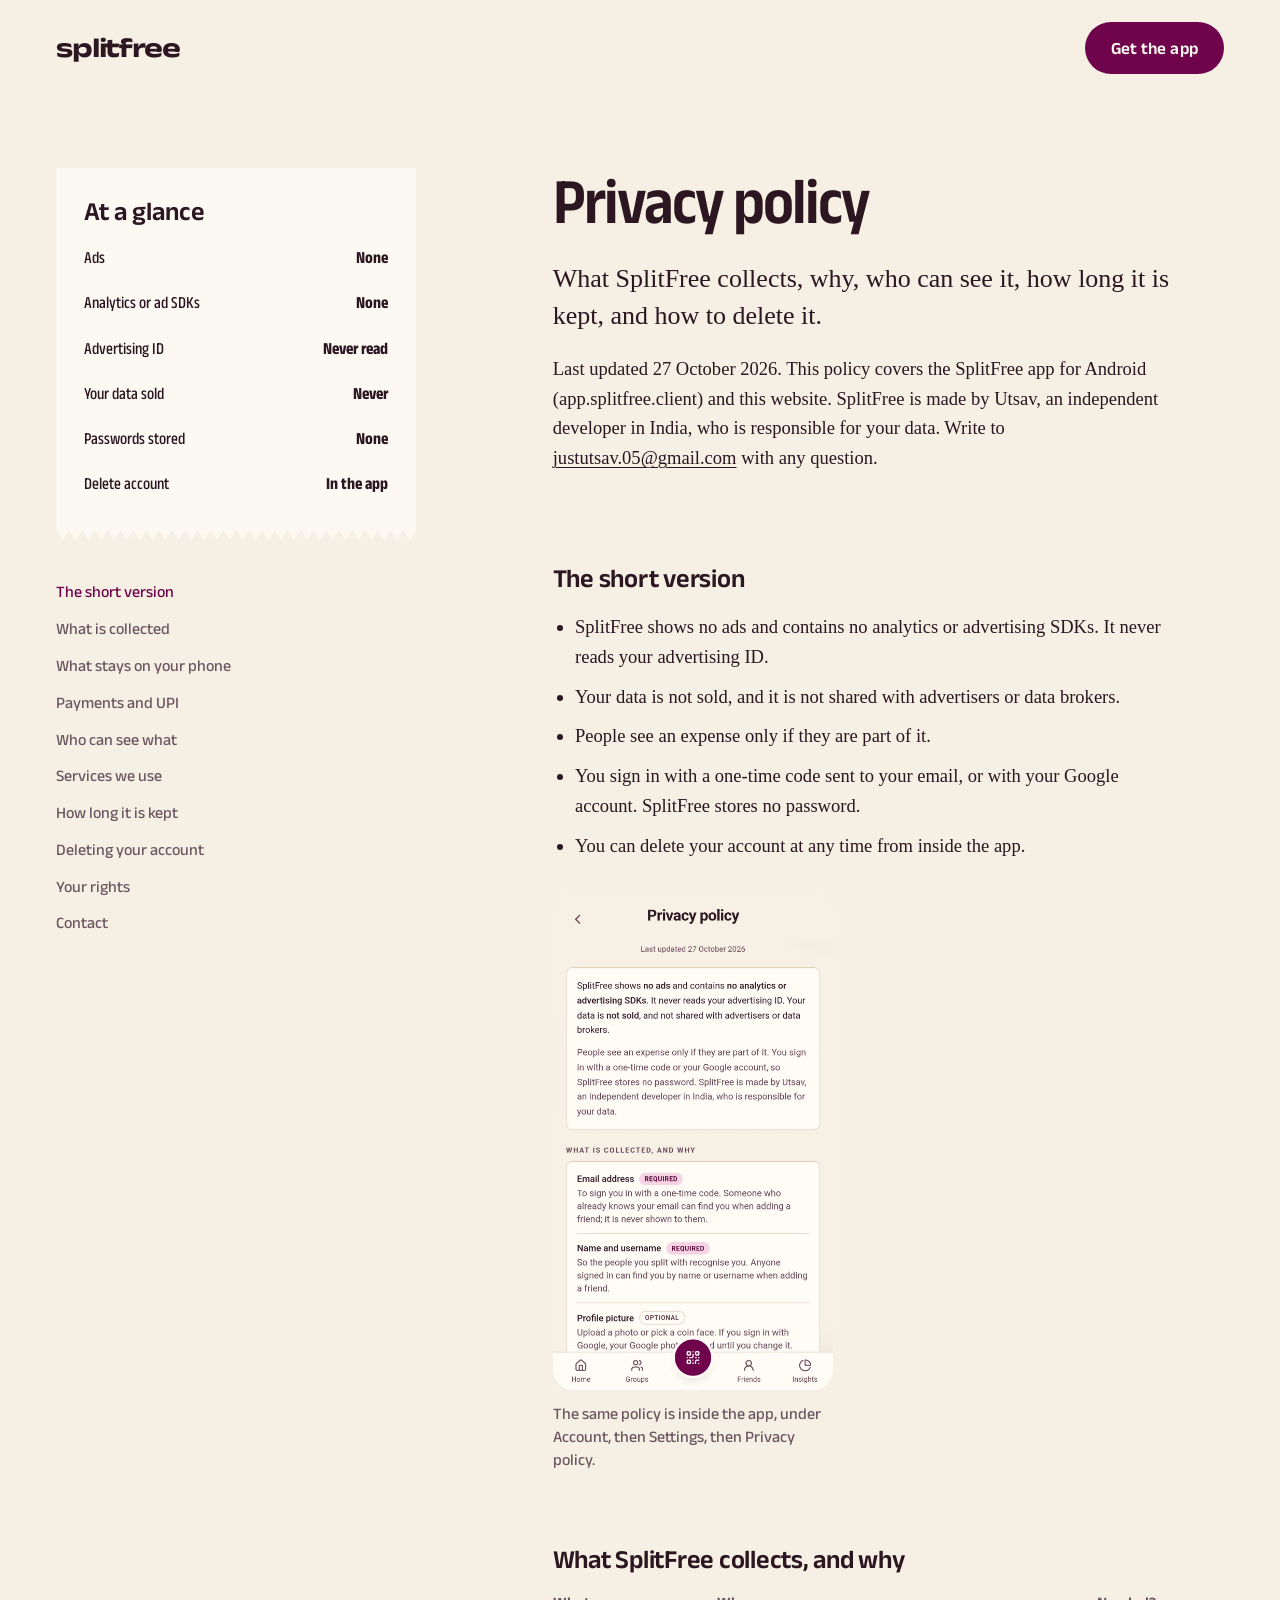
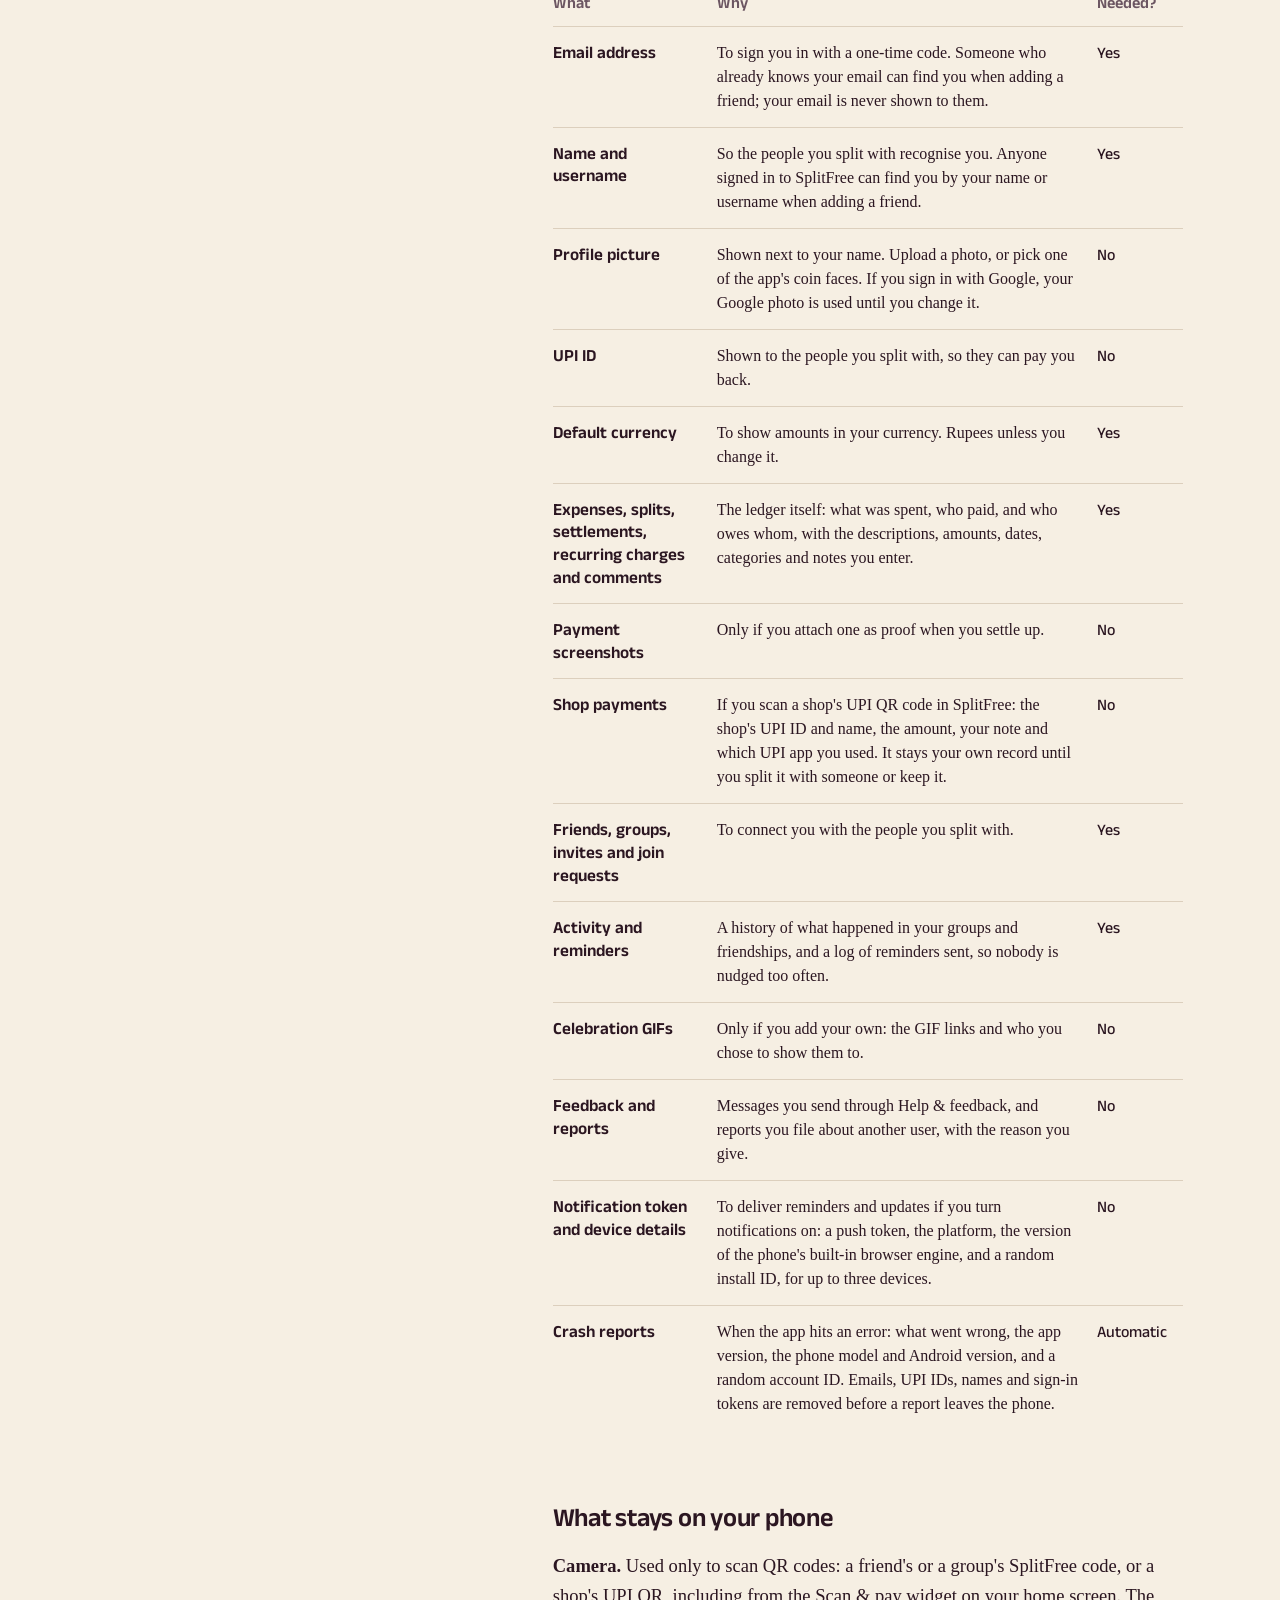
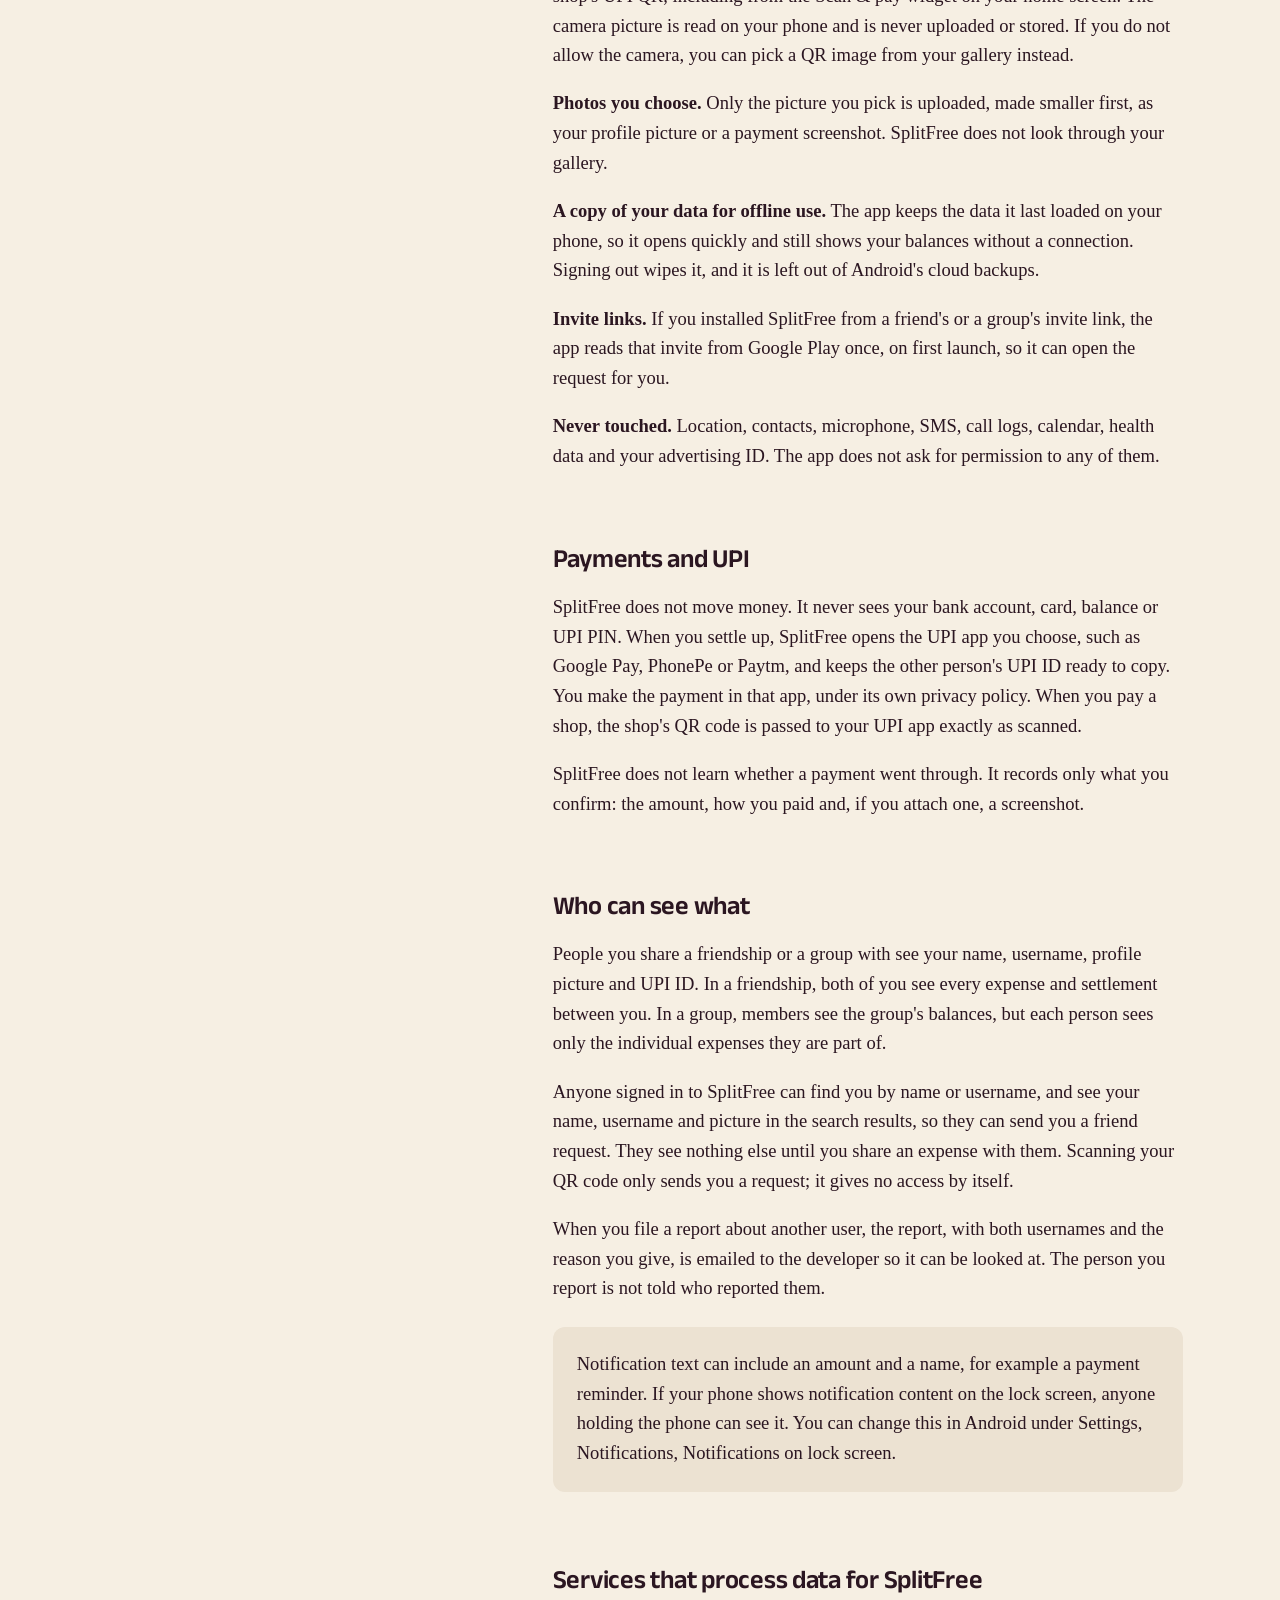
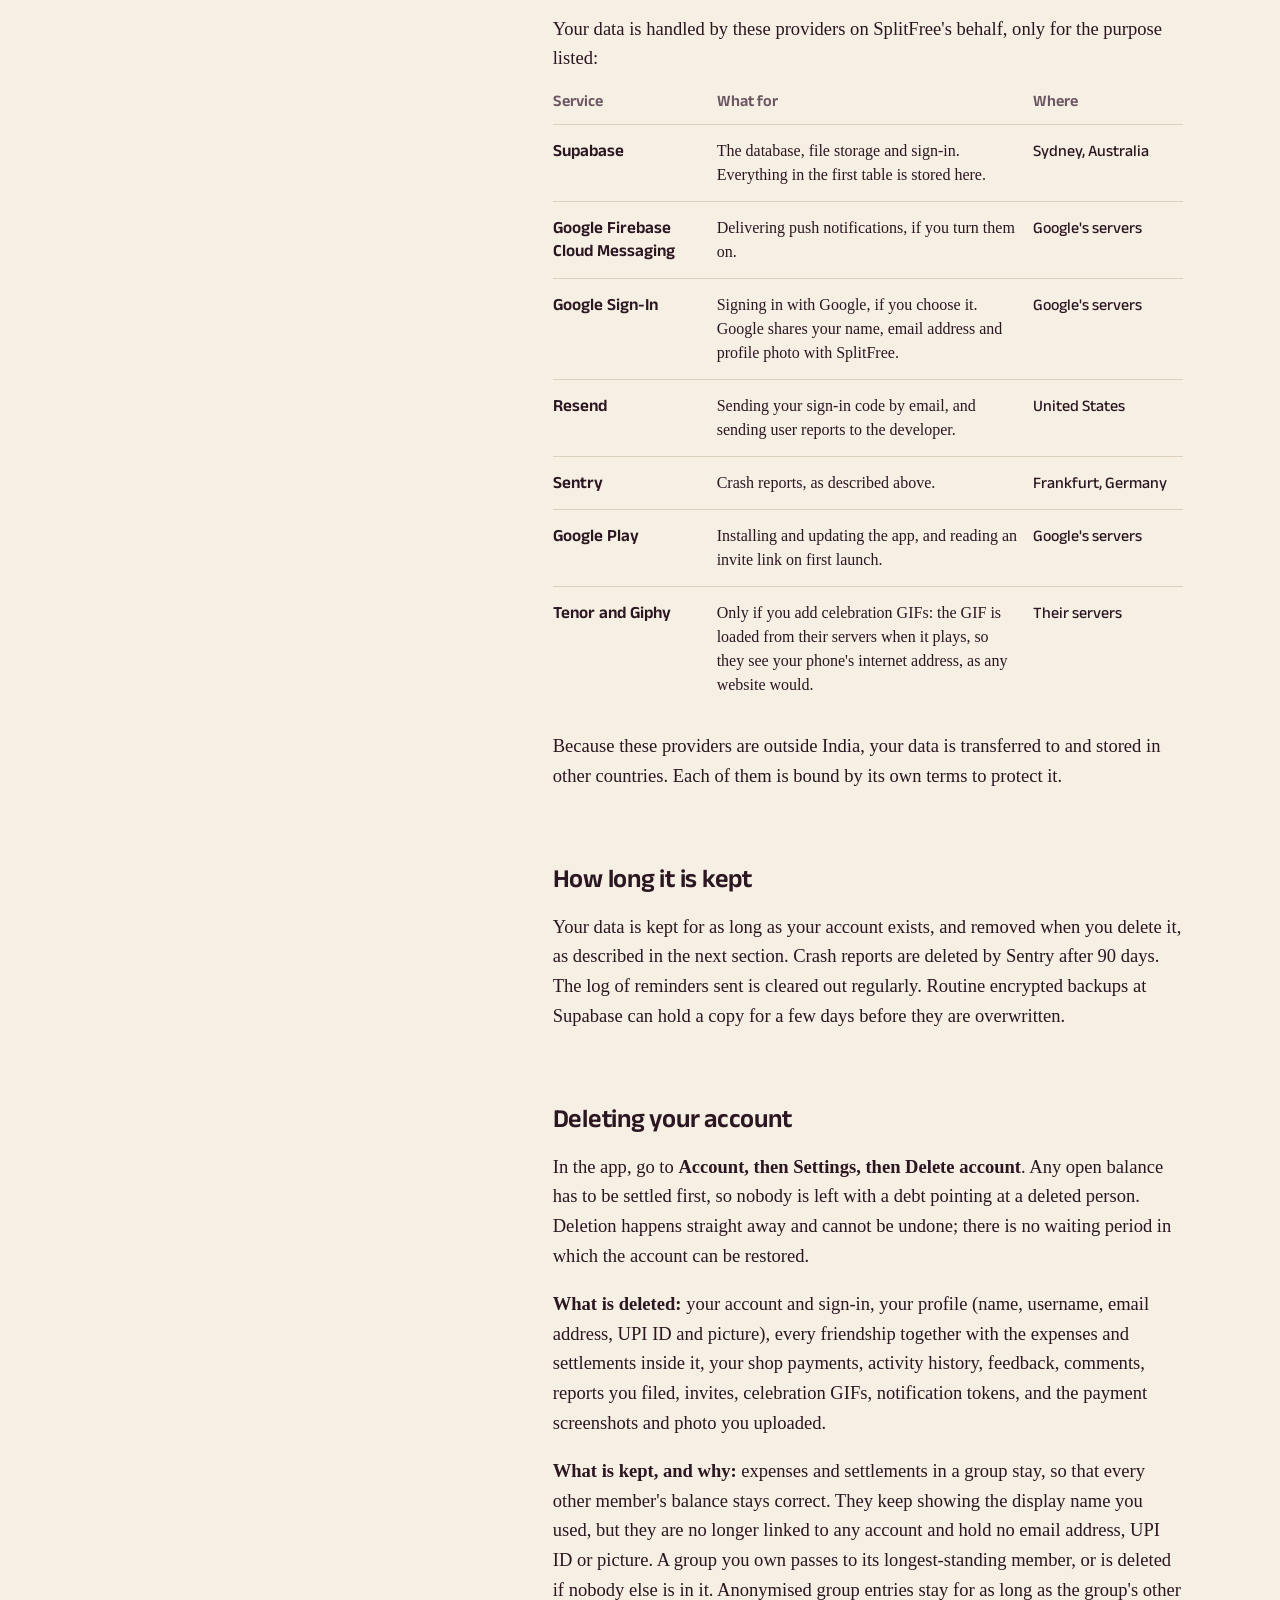
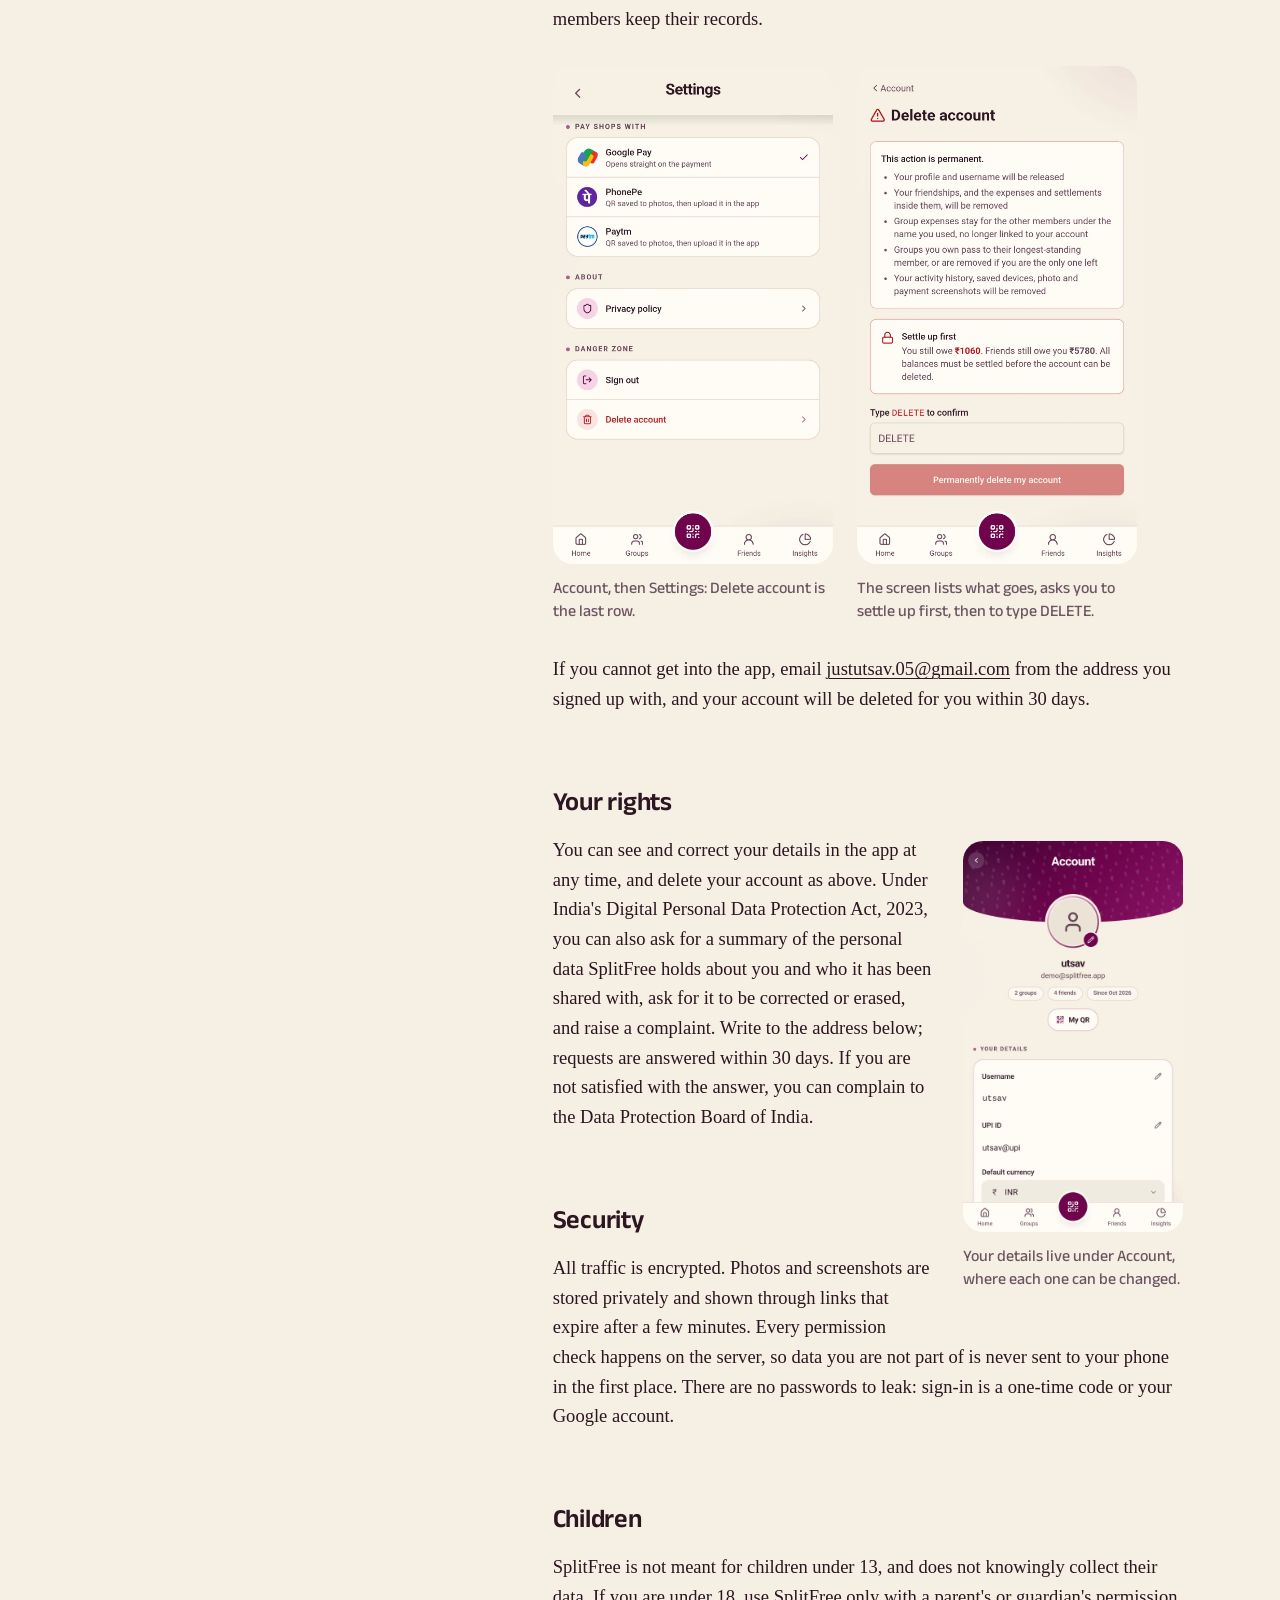
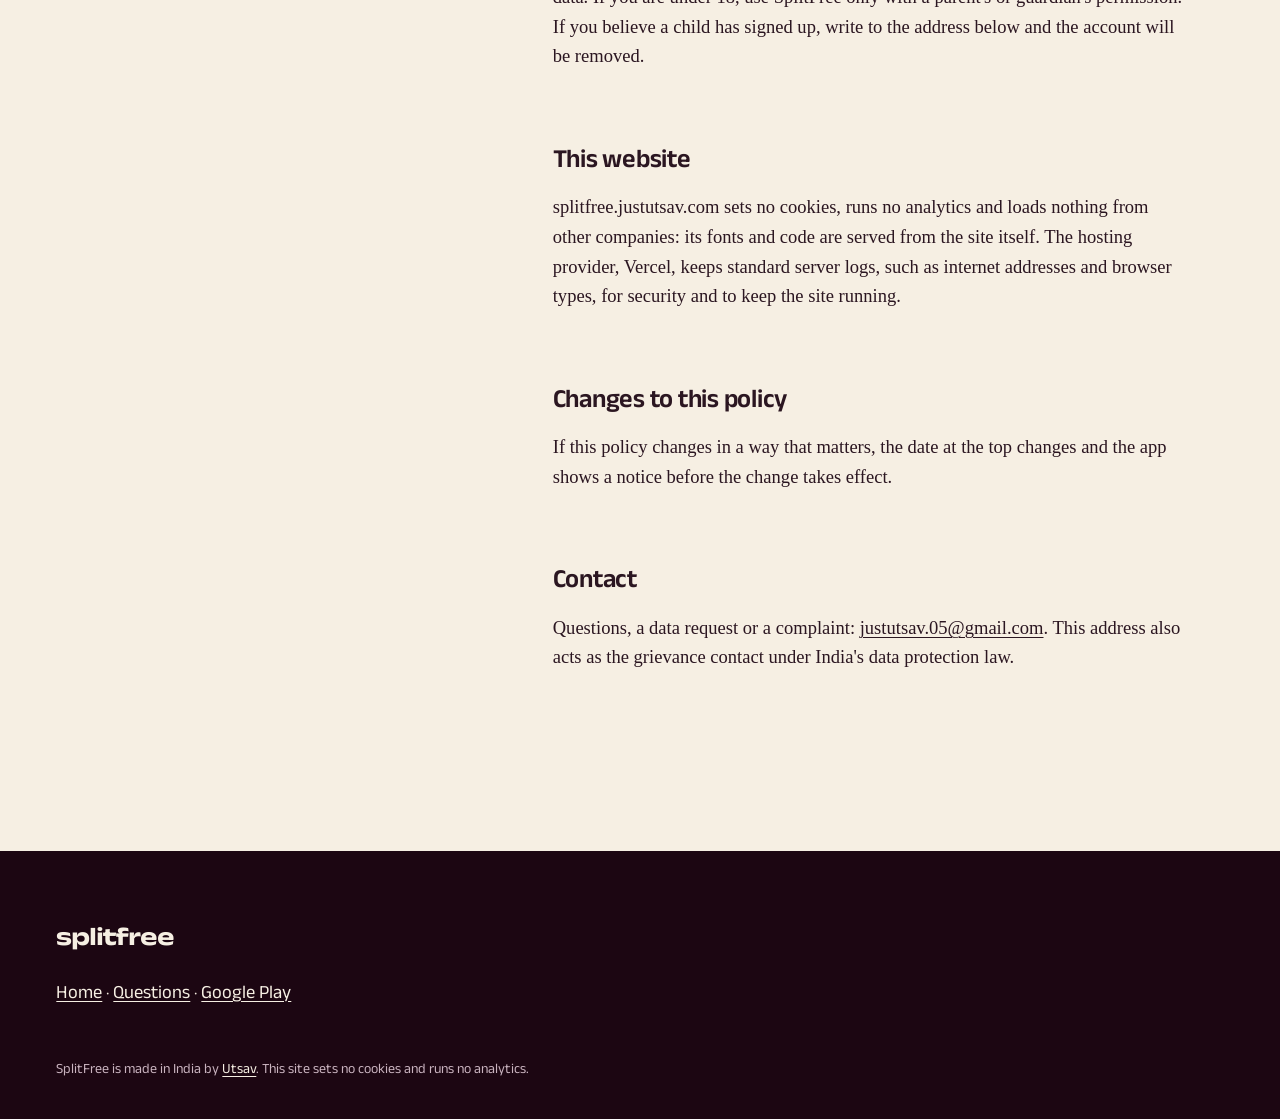
==== privacy.html @ ba196b61 "Turn the privacy page into the SplitFree site splitfree.justutsav.com becomes the app's home: a land" ====
<!doctype html>
<html lang="en-IN">
<head>
<meta charset="utf-8">
<meta name="viewport" content="width=device-width, initial-scale=1, viewport-fit=cover">
<title>SplitFree privacy policy</title>
<meta name="description" content="What SplitFree collects, why, who can see it, how long it is kept, and how to delete your account.">
<meta name="theme-color" content="#1c0612">
<link rel="canonical" href="https://splitfree.justutsav.com/privacy">
<meta property="og:title" content="SplitFree privacy policy">
<meta property="og:description" content="No ads, no analytics or advertising SDKs, nothing sold. What SplitFree collects, and how to delete it.">
<meta property="og:image" content="https://splitfree.justutsav.com/assets/img/og.png">
<link rel="icon" href="/assets/img/icon-192.png" type="image/png">
<link rel="apple-touch-icon" href="/assets/img/icon-180.png">
<link rel="preload" href="/assets/fonts/literata-normal-latin.woff2" as="font" type="font/woff2" crossorigin>
<link rel="stylesheet" href="/assets/css/fonts.css">
<link rel="stylesheet" href="/assets/css/site.css">
</head>
<body class="policy-page">
<a class="skip" href="#policy">Skip to the policy</a>

<header class="policy-bar">
  <a class="policy-mark" href="/">splitfree</a>
  <a class="btn" href="https://play.google.com/store/apps/details?id=app.splitfree.client">Get the app</a>
</header>

<main class="policy" id="policy">
  <div class="policy-head">
    <h1 class="policy-title">Privacy policy</h1>
    <p class="policy-lead">What SplitFree collects, why, who can see it, how long it is kept, and how to delete it.</p>
    <p class="policy-meta">Last updated 27 October 2026. This policy covers the SplitFree app for Android (<span class="nowrap">app.splitfree.client</span>) and this website. SplitFree is made by Utsav, an independent developer in India, who is responsible for your data. Write to <a href="mailto:justutsav.05@gmail.com">justutsav.05@gmail.com</a> with any question.</p>
  </div>
  <aside class="policy-side" aria-label="At a glance">
    <div class="glance">
      <p class="glance-title">At a glance</p>
      <table class="receipt-items glance-items">
        <caption class="sr-only">SplitFree's privacy at a glance</caption>
        <tbody>
          <tr><th scope="row">Ads</th><td>None</td></tr>
          <tr><th scope="row">Analytics or ad SDKs</th><td>None</td></tr>
          <tr><th scope="row">Advertising ID</th><td>Never read</td></tr>
          <tr><th scope="row">Your data sold</th><td>Never</td></tr>
          <tr><th scope="row">Passwords stored</th><td>None</td></tr>
          <tr><th scope="row">Delete account</th><td>In the app</td></tr>
        </tbody>
      </table>
    </div>
    <nav class="toc" aria-label="On this page">
      <a href="#short">The short version</a>
      <a href="#collect">What is collected</a>
      <a href="#device">What stays on your phone</a>
      <a href="#upi">Payments and UPI</a>
      <a href="#see">Who can see what</a>
      <a href="#providers">Services we use</a>
      <a href="#keep">How long it is kept</a>
      <a href="#delete-account">Deleting your account</a>
      <a href="#rights">Your rights</a>
      <a href="#contact">Contact</a>
    </nav>
  </aside>

  <article class="policy-text">

    <h2 id="short">The short version</h2>
    <ul>
      <li>SplitFree shows no ads and contains no analytics or advertising SDKs. It never reads your advertising ID.</li>
      <li>Your data is not sold, and it is not shared with advertisers or data brokers.</li>
      <li>People see an expense only if they are part of it.</li>
      <li>You sign in with a one-time code sent to your email, or with your Google account. SplitFree stores no password.</li>
      <li>You can delete your account at any time from inside the app.</li>
    </ul>
    <figure class="policy-fig">
      <img src="/assets/shots/privacy-app.webp" width="1080" height="1920" alt="The same privacy policy shown inside the SplitFree app, under Account, Settings, Privacy policy" loading="lazy">
      <figcaption>The same policy is inside the app, under Account, then Settings, then Privacy policy.</figcaption>
    </figure>

    <h2 id="collect">What SplitFree collects, and why</h2>
    <div class="table-wrap">
    <table class="policy-table t-collect">
      <thead><tr><th scope="col">What</th><th scope="col">Why</th><th scope="col">Needed?</th></tr></thead>
      <tbody>
        <tr><td>Email address</td><td>To sign you in with a one-time code. Someone who already knows your email can find you when adding a friend; your email is never shown to them.</td><td>Yes</td></tr>
        <tr><td>Name and username</td><td>So the people you split with recognise you. Anyone signed in to SplitFree can find you by your name or username when adding a friend.</td><td>Yes</td></tr>
        <tr><td>Profile picture</td><td>Shown next to your name. Upload a photo, or pick one of the app's coin faces. If you sign in with Google, your Google photo is used until you change it.</td><td>No</td></tr>
        <tr><td>UPI ID</td><td>Shown to the people you split with, so they can pay you back.</td><td>No</td></tr>
        <tr><td>Default currency</td><td>To show amounts in your currency. Rupees unless you change it.</td><td>Yes</td></tr>
        <tr><td>Expenses, splits, settlements, recurring charges and comments</td><td>The ledger itself: what was spent, who paid, and who owes whom, with the descriptions, amounts, dates, categories and notes you enter.</td><td>Yes</td></tr>
        <tr><td>Payment screenshots</td><td>Only if you attach one as proof when you settle up.</td><td>No</td></tr>
        <tr><td>Shop payments</td><td>If you scan a shop's UPI QR code in SplitFree: the shop's UPI ID and name, the amount, your note and which UPI app you used. It stays your own record until you split it with someone or keep it.</td><td>No</td></tr>
        <tr><td>Friends, groups, invites and join requests</td><td>To connect you with the people you split with.</td><td>Yes</td></tr>
        <tr><td>Activity and reminders</td><td>A history of what happened in your groups and friendships, and a log of reminders sent, so nobody is nudged too often.</td><td>Yes</td></tr>
        <tr><td>Celebration GIFs</td><td>Only if you add your own: the GIF links and who you chose to show them to.</td><td>No</td></tr>
        <tr><td>Feedback and reports</td><td>Messages you send through Help &amp; feedback, and reports you file about another user, with the reason you give.</td><td>No</td></tr>
        <tr><td>Notification token and device details</td><td>To deliver reminders and updates if you turn notifications on: a push token, the platform, the version of the phone's built-in browser engine, and a random install ID, for up to three devices.</td><td>No</td></tr>
        <tr><td>Crash reports</td><td>When the app hits an error: what went wrong, the app version, the phone model and Android version, and a random account ID. Emails, UPI IDs, names and sign-in tokens are removed before a report leaves the phone.</td><td>Automatic</td></tr>
      </tbody>
    </table>
    </div>

    <h2 id="device">What stays on your phone</h2>
    <p><b>Camera.</b> Used only to scan QR codes: a friend's or a group's SplitFree code, or a shop's UPI QR, including from the Scan &amp; pay widget on your home screen. The camera picture is read on your phone and is never uploaded or stored. If you do not allow the camera, you can pick a QR image from your gallery instead.</p>
    <p><b>Photos you choose.</b> Only the picture you pick is uploaded, made smaller first, as your profile picture or a payment screenshot. SplitFree does not look through your gallery.</p>
    <p><b>A copy of your data for offline use.</b> The app keeps the data it last loaded on your phone, so it opens quickly and still shows your balances without a connection. Signing out wipes it, and it is left out of Android's cloud backups.</p>
    <p><b>Invite links.</b> If you installed SplitFree from a friend's or a group's invite link, the app reads that invite from Google Play once, on first launch, so it can open the request for you.</p>
    <p><b>Never touched.</b> Location, contacts, microphone, SMS, call logs, calendar, health data and your advertising ID. The app does not ask for permission to any of them.</p>

    <h2 id="upi">Payments and UPI</h2>
    <p>SplitFree does not move money. It never sees your bank account, card, balance or UPI PIN. When you settle up, SplitFree opens the UPI app you choose, such as Google Pay, PhonePe or Paytm, and keeps the other person's UPI ID ready to copy. You make the payment in that app, under its own privacy policy. When you pay a shop, the shop's QR code is passed to your UPI app exactly as scanned.</p>
    <p>SplitFree does not learn whether a payment went through. It records only what you confirm: the amount, how you paid and, if you attach one, a screenshot.</p>

    <h2 id="see">Who can see what</h2>
    <p>People you share a friendship or a group with see your name, username, profile picture and UPI ID. In a friendship, both of you see every expense and settlement between you. In a group, members see the group's balances, but each person sees only the individual expenses they are part of.</p>
    <p>Anyone signed in to SplitFree can find you by name or username, and see your name, username and picture in the search results, so they can send you a friend request. They see nothing else until you share an expense with them. Scanning your QR code only sends you a request; it gives no access by itself.</p>
    <p>When you file a report about another user, the report, with both usernames and the reason you give, is emailed to the developer so it can be looked at. The person you report is not told who reported them.</p>
    <div class="policy-note">
      <p>Notification text can include an amount and a name, for example a payment reminder. If your phone shows notification content on the lock screen, anyone holding the phone can see it. You can change this in Android under Settings, Notifications, Notifications on lock screen.</p>
    </div>

    <h2 id="providers">Services that process data for SplitFree</h2>
    <p>Your data is handled by these providers on SplitFree's behalf, only for the purpose listed:</p>
    <div class="table-wrap">
    <table class="policy-table t-providers">
      <thead><tr><th scope="col">Service</th><th scope="col">What for</th><th scope="col">Where</th></tr></thead>
      <tbody>
        <tr><td>Supabase</td><td>The database, file storage and sign-in. Everything in the first table is stored here.</td><td>Sydney, Australia</td></tr>
        <tr><td>Google Firebase Cloud Messaging</td><td>Delivering push notifications, if you turn them on.</td><td>Google's servers</td></tr>
        <tr><td>Google Sign-In</td><td>Signing in with Google, if you choose it. Google shares your name, email address and profile photo with SplitFree.</td><td>Google's servers</td></tr>
        <tr><td>Resend</td><td>Sending your sign-in code by email, and sending user reports to the developer.</td><td>United States</td></tr>
        <tr><td>Sentry</td><td>Crash reports, as described above.</td><td>Frankfurt, Germany</td></tr>
        <tr><td>Google Play</td><td>Installing and updating the app, and reading an invite link on first launch.</td><td>Google's servers</td></tr>
        <tr><td>Tenor and Giphy</td><td>Only if you add celebration GIFs: the GIF is loaded from their servers when it plays, so they see your phone's internet address, as any website would.</td><td>Their servers</td></tr>
      </tbody>
    </table>
    </div>
    <p>Because these providers are outside India, your data is transferred to and stored in other countries. Each of them is bound by its own terms to protect it.</p>

    <h2 id="keep">How long it is kept</h2>
    <p>Your data is kept for as long as your account exists, and removed when you delete it, as described in the next section. Crash reports are deleted by Sentry after 90 days. The log of reminders sent is cleared out regularly. Routine encrypted backups at Supabase can hold a copy for a few days before they are overwritten.</p>

    <h2 id="delete-account">Deleting your account</h2>
    <p>In the app, go to <b>Account, then Settings, then Delete account</b>. Any open balance has to be settled first, so nobody is left with a debt pointing at a deleted person. Deletion happens straight away and cannot be undone; there is no waiting period in which the account can be restored.</p>
    <p><b>What is deleted:</b> your account and sign-in, your profile (name, username, email address, UPI ID and picture), every friendship together with the expenses and settlements inside it, your shop payments, activity history, feedback, comments, reports you filed, invites, celebration GIFs, notification tokens, and the payment screenshots and photo you uploaded.</p>
    <p><b>What is kept, and why:</b> expenses and settlements in a group stay, so that every other member's balance stays correct. They keep showing the display name you used, but they are no longer linked to any account and hold no email address, UPI ID or picture. A group you own passes to its longest-standing member, or is deleted if nobody else is in it. Anonymised group entries stay for as long as the group's other members keep their records.</p>
    <div class="policy-figs">
      <figure class="policy-fig">
        <img src="/assets/shots/settings.webp" width="1080" height="1920" alt="SplitFree Settings screen with Delete account at the bottom, under Danger zone" loading="lazy">
        <figcaption>Account, then Settings: Delete account is the last row.</figcaption>
      </figure>
      <figure class="policy-fig">
        <img src="/assets/shots/delete.webp" width="1080" height="1920" alt="SplitFree Delete account screen listing what is removed, asking you to settle up first and type DELETE to confirm" loading="lazy">
        <figcaption>The screen lists what goes, asks you to settle up first, then to type DELETE.</figcaption>
      </figure>
    </div>
    <p>If you cannot get into the app, email <a href="mailto:justutsav.05@gmail.com">justutsav.05@gmail.com</a> from the address you signed up with, and your account will be deleted for you within 30 days.</p>

    <h2 id="rights">Your rights</h2>
    <figure class="policy-fig policy-fig-side">
      <img src="/assets/shots/account.webp" width="1080" height="1920" alt="SplitFree Account screen with your username, UPI ID and default currency, each editable" loading="lazy">
      <figcaption>Your details live under Account, where each one can be changed.</figcaption>
    </figure>
    <p>You can see and correct your details in the app at any time, and delete your account as above. Under India's Digital Personal Data Protection Act, 2023, you can also ask for a summary of the personal data SplitFree holds about you and who it has been shared with, ask for it to be corrected or erased, and raise a complaint. Write to the address below; requests are answered within 30 days. If you are not satisfied with the answer, you can complain to the Data Protection Board of India.</p>

    <h2 id="security">Security</h2>
    <p>All traffic is encrypted. Photos and screenshots are stored privately and shown through links that expire after a few minutes. Every permission check happens on the server, so data you are not part of is never sent to your phone in the first place. There are no passwords to leak: sign-in is a one-time code or your Google account.</p>

    <h2 id="children">Children</h2>
    <p>SplitFree is not meant for children under 13, and does not knowingly collect their data. If you are under 18, use SplitFree only with a parent's or guardian's permission. If you believe a child has signed up, write to the address below and the account will be removed.</p>

    <h2 id="website">This website</h2>
    <p>splitfree.justutsav.com sets no cookies, runs no analytics and loads nothing from other companies: its fonts and code are served from the site itself. The hosting provider, Vercel, keeps standard server logs, such as internet addresses and browser types, for security and to keep the site running.</p>

    <h2 id="changes">Changes to this policy</h2>
    <p>If this policy changes in a way that matters, the date at the top changes and the app shows a notice before the change takes effect.</p>

    <h2 id="contact">Contact</h2>
    <p>Questions, a data request or a complaint: <a href="mailto:justutsav.05@gmail.com">justutsav.05@gmail.com</a>. This address also acts as the grievance contact under India's data protection law.</p>
  </article>
</main>

<footer class="policy-foot">
  <p class="foot-mark">splitfree</p>
  <p><a href="/">Home</a> · <a href="/#questions">Questions</a> · <a href="https://play.google.com/store/apps/details?id=app.splitfree.client">Google Play</a></p>
  <p class="foot-legal">SplitFree is made in India by <a href="https://justutsav.com">Utsav</a>. This site sets no cookies and runs no analytics.</p>
</footer>
<script src="/assets/js/policy.js" defer></script>
</body>
</html>
---- assets/css/fonts.css ----
/* Anek Latin normal latin-ext */
@font-face {
  font-family: 'Anek Latin';
  font-style: normal;
  font-weight: 100 800;
  font-stretch: 75% 125%;
  font-display: swap;
  src: url(../fonts/anek-latin-normal-latin-ext.woff2) format('woff2');
  unicode-range: U+0100-02BA, U+02BD-02C5, U+02C7-02CC, U+02CE-02D7, U+02DD-02FF, U+0304, U+0308, U+0329, U+1D00-1DBF, U+1E00-1E9F, U+1EF2-1EFF, U+2020, U+20A0-20AB, U+20AD-20C4, U+2113, U+2C60-2C7F, U+A720-A7FF;
}
/* Anek Latin normal latin */
@font-face {
  font-family: 'Anek Latin';
  font-style: normal;
  font-weight: 100 800;
  font-stretch: 75% 125%;
  font-display: swap;
  src: url(../fonts/anek-latin-normal-latin.woff2) format('woff2');
  unicode-range: U+0000-00FF, U+0131, U+0152-0153, U+02BB-02BC, U+02C6, U+02DA, U+02DC, U+0304, U+0308, U+0329, U+2000-206F, U+20AC, U+2122, U+2191, U+2193, U+2212, U+2215, U+FEFF, U+FFFD;
}
/* Literata italic latin-ext */
@font-face {
  font-family: 'Literata';
  font-style: italic;
  font-weight: 400 700;
  font-display: swap;
  src: url(../fonts/literata-italic-latin-ext.woff2) format('woff2');
  unicode-range: U+0100-02BA, U+02BD-02C5, U+02C7-02CC, U+02CE-02D7, U+02DD-02FF, U+0304, U+0308, U+0329, U+1D00-1DBF, U+1E00-1E9F, U+1EF2-1EFF, U+2020, U+20A0-20AB, U+20AD-20C4, U+2113, U+2C60-2C7F, U+A720-A7FF;
}
/* Literata italic latin */
@font-face {
  font-family: 'Literata';
  font-style: italic;
  font-weight: 400 700;
  font-display: swap;
  src: url(../fonts/literata-italic-latin.woff2) format('woff2');
  unicode-range: U+0000-00FF, U+0131, U+0152-0153, U+02BB-02BC, U+02C6, U+02DA, U+02DC, U+0304, U+0308, U+0329, U+2000-206F, U+20AC, U+2122, U+2191, U+2193, U+2212, U+2215, U+FEFF, U+FFFD;
}
/* Literata normal latin-ext */
@font-face {
  font-family: 'Literata';
  font-style: normal;
  font-weight: 400 700;
  font-display: swap;
  src: url(../fonts/literata-normal-latin-ext.woff2) format('woff2');
  unicode-range: U+0100-02BA, U+02BD-02C5, U+02C7-02CC, U+02CE-02D7, U+02DD-02FF, U+0304, U+0308, U+0329, U+1D00-1DBF, U+1E00-1E9F, U+1EF2-1EFF, U+2020, U+20A0-20AB, U+20AD-20C4, U+2113, U+2C60-2C7F, U+A720-A7FF;
}
/* Literata normal latin */
@font-face {
  font-family: 'Literata';
  font-style: normal;
  font-weight: 400 700;
  font-display: swap;
  src: url(../fonts/literata-normal-latin.woff2) format('woff2');
  unicode-range: U+0000-00FF, U+0131, U+0152-0153, U+02BB-02BC, U+02C6, U+02DA, U+02DC, U+0304, U+0308, U+0329, U+2000-206F, U+20AC, U+2122, U+2191, U+2193, U+2212, U+2215, U+FEFF, U+FFFD;
}
---- assets/css/site.css ----
/* SplitFree site. One ground (paper), one ink, one accent (the app's plum).
   Display and figures: Anek Latin, whose width axis runs from condensed to wide.
   Reading: Literata. */

:root {
  --paper: #f6efe3;
  --surface: #fcf9f3;
  --step: #ece2d2;
  --step-2: #e2d6c3;
  --ink: #2b1621;
  --muted: #6c5662;
  --accent: #6f044d;
  --accent-ink: #fbf6ee;
  --night: #1c0612;
  --stage: #33091f;
  --night-ink: #f6efe3;
  --night-muted: #c9b3bf;
  --pink: #f4d9e6;
  --green: #0b7a45;
  --red: #b3261e;
  --line: #dccfbd;
  --gold: #ffcb45;

  --display: "Anek Latin", "Arial Narrow", system-ui, sans-serif;
  --text: "Literata", Georgia, "Times New Roman", serif;

  --step-small: 0.875rem;
  --step-body: clamp(1.0625rem, 1rem + 0.2vw, 1.1875rem);
  --step-ui: 1.0625rem;
  --step-lead: clamp(1.25rem, 1.05rem + 0.75vw, 1.625rem);
  --step-head: clamp(2.25rem, 1.35rem + 3.4vw, 4.5rem);
  --step-display: clamp(5.5rem, 13.2vw, 16rem);

  --gutter: 20px;
  --margin: clamp(20px, 4.4vw, 64px);
  --radius: 12px;
  --nav-h: 72px;
  --ease: cubic-bezier(0.2, 0.7, 0.1, 1);
  --sb-thumb: #b9709a;
  color-scheme: light;
}

*, *::before, *::after { box-sizing: border-box; }
html {
  -webkit-text-size-adjust: 100%; scroll-behavior: smooth;
  /* A thin plum rail instead of the grey system bar; site.js swaps the thumb
     colour with the ground under it so it stays visible on dark and on paper. */
  scrollbar-width: thin; scrollbar-color: var(--sb-thumb) transparent;
}
html[data-ground="light"] { --sb-thumb: var(--accent); }
::-webkit-scrollbar { width: 10px; height: 10px; }
::-webkit-scrollbar-track { background: transparent; }
::-webkit-scrollbar-thumb { background: var(--sb-thumb); border-radius: 99px; border: 3px solid transparent; background-clip: padding-box; }
@media (prefers-reduced-motion: reduce) { html { scroll-behavior: auto; } }
body {
  margin: 0;
  background: var(--paper);
  color: var(--ink);
  font: 400 var(--step-body)/1.6 var(--text);
  font-optical-sizing: auto;
  text-rendering: optimizeLegibility;
  -webkit-font-smoothing: antialiased;
}
img { display: block; max-width: 100%; height: auto; }
img, video, canvas { -webkit-user-drag: none; user-select: none; -webkit-user-select: none; }
a { color: inherit; text-decoration-thickness: 0.07em; text-underline-offset: 0.18em; }
a:hover { text-decoration-color: var(--accent); }
p { margin: 0 0 1em; }
h1, h2, h3 { margin: 0; font-weight: 600; }
button, input, select { font: inherit; color: inherit; }
::selection { background: var(--accent); color: var(--accent-ink); }
:focus-visible { outline: 3px solid var(--accent); outline-offset: 3px; border-radius: 4px; }
.sr-only {
  position: absolute; width: 1px; height: 1px; padding: 0; margin: -1px;
  overflow: hidden; clip: rect(0 0 0 0); white-space: nowrap; border: 0;
}
.skip { position: absolute; left: 16px; top: -60px; z-index: 120; background: var(--accent); color: var(--accent-ink); padding: 10px 16px; border-radius: 999px; }
.skip:focus { top: 16px; }

/* ---------------------------------------------------------------- buttons */
.btn {
  display: inline-flex; align-items: center; justify-content: center;
  min-height: 52px; padding: 0 26px; border-radius: 999px;
  background: var(--accent); color: var(--accent-ink);
  font: 600 var(--step-ui)/1 var(--display); font-stretch: 100%; letter-spacing: 0.005em;
  text-decoration: none; border: 0; cursor: pointer;
  transition: transform 160ms var(--ease), background-color 160ms;
}
.btn:hover { background: #860a5e; }
.btn:active { transform: scale(0.97); }
.btn-light { background: var(--night-ink); color: var(--night); }
.btn-light:hover { background: #fff; }

/* ----------------------------------------------------------------- loader */
.loader { display: none; }
.js .loader {
  display: block; position: fixed; inset: 0; z-index: 100;
  --c: clamp(92px, 11vmin, 132px); --t: calc(var(--c) * 0.085); --rx: 0.01px; --ry: 0.01px;
  /* failsafe: if the script that removes it never runs, it still goes */
  animation: gone 1ms linear 7s forwards;
}
@keyframes gone { to { opacity: 0; visibility: hidden; } }
.loader-sheet {
  position: absolute; inset: 0;
  -webkit-mask: radial-gradient(var(--rx) var(--ry) at 50% 50%, transparent 99.4%, #000 100%);
  mask: radial-gradient(var(--rx) var(--ry) at 50% 50%, transparent 99.4%, #000 100%);
}
.loader-paper { position: absolute; inset: 0; background: #f7f1e5; }
.loader-word {
  position: absolute; inset: 0; display: flex; flex-direction: column; align-items: center; justify-content: center;
  color: #6f044d; transition: transform 700ms var(--ease), opacity 400ms;
}
.loader.has-coin .loader-word { transform: translateY(calc(var(--c) * -1.25)); }
.loader.is-leaving .loader-word { opacity: 0; transition-duration: 700ms, 260ms; }
.loader-mark { height: clamp(2.6rem, 6vw, 4rem); width: auto; overflow: visible; }
/* The app's own write-on: each letter stroked, then inked, 46ms apart. */
.loader-mark path {
  fill: currentColor; stroke: currentColor; stroke-width: 2; stroke-linecap: round; stroke-linejoin: round;
  animation: draw 260ms linear both, ink 260ms ease-out both;
  animation-delay: calc(80ms + var(--i) * 46ms), calc(180ms + var(--i) * 46ms);
}
.loader.is-quick .loader-mark path, .loader.is-quick .loader-tag { animation: none; }
@keyframes draw { from { stroke-dasharray: 1; stroke-dashoffset: 1; } to { stroke-dasharray: 1; stroke-dashoffset: 0; } }
@keyframes ink { from { fill-opacity: 0; } to { fill-opacity: 1; } }
.loader-tag {
  margin: 0.9rem 0 0; font: 600 var(--step-small)/1 var(--display); letter-spacing: 0.16em; text-transform: uppercase;
  opacity: 0.72; animation: rise 320ms ease 520ms both;
}
@keyframes rise { from { opacity: 0; transform: translateY(0.5rem); } to { opacity: 0.72; transform: none; } }

/* the wind it leaves while it rises: --v is its upward speed, 0..1, from site.js */
.coin-trail {
  position: absolute; left: 50%; top: 88%; width: 70%; height: calc(var(--c) * 0.9);
  transform: translateX(-50%) scaleY(calc(0.35 + 0.65 * var(--v, 0))); transform-origin: 50% 0;
  display: flex; justify-content: space-between; opacity: var(--v, 0); pointer-events: none;
}
.coin-trail i { width: 3px; border-radius: 3px; background: linear-gradient(rgb(111 4 77 / 0.5), rgb(111 4 77 / 0)); }
.coin-trail i:nth-child(1) { height: 55%; margin-top: 4%; }
.coin-trail i:nth-child(2) { height: 100%; }
.coin-trail i:nth-child(3) { height: 65%; margin-top: 2%; }
/* ripples on the paper under the floating coin */
.loader-waves {
  position: absolute; left: 50%; top: calc(50% + var(--c) * 0.72); width: var(--c); height: calc(var(--c) * 0.32);
  margin-left: calc(var(--c) / -2); pointer-events: none;
}
.loader-waves i { position: absolute; inset: 0; border-radius: 50%; border: 2px solid rgb(111 4 77 / 0.4); opacity: 0; }
.loader.has-coin .loader-waves i { animation: ripple 2.4s cubic-bezier(0.2, 0.6, 0.3, 1) infinite; animation-delay: calc(var(--n) * 0.8s + 0.5s); }
@keyframes ripple { from { transform: scale(0.7); opacity: 0.7; } to { transform: scale(3.4); opacity: 0; } }
.loader.is-leaving .loader-waves { opacity: 0; transition: opacity 300ms; }
.loader-coin {
  position: absolute; left: 50%; top: 50%; width: var(--c); height: var(--c);
  margin: calc(var(--c) / -2) 0 0 calc(var(--c) / -2);
  perspective: 900px; opacity: 0;
  transform: translateY(calc(var(--c) * 0.55));
}
.coin3d { position: relative; width: 100%; height: 100%; transform-style: preserve-3d; }
.coin3d-face {
  position: absolute; inset: 0; width: 100%; height: 100%; border-radius: 50%;
  backface-visibility: hidden; transform: translateZ(calc(var(--t) / 2));
}
.coin3d-back {
  transform: rotateY(180deg) translateZ(calc(var(--t) / 2));
  background: var(--gold); padding: 20%; object-fit: contain;
  box-shadow: inset 0 0 0 calc(var(--c) * 0.05) #f2b632;
}
.coin3d-ring { display: none; background: none; border: calc(var(--c) * 0.06) solid #f2b632; box-shadow: 0 0 0 1px #b07a0c, inset 0 0 0 1px #b07a0c; transform: rotateY(180deg) translateZ(calc(var(--t) / 2)); }
.coin3d.is-open .coin3d-ring { display: block; }
.coin3d.is-open .coin3d-back { visibility: hidden; }
.coin3d-edge { position: absolute; inset: 0; transform-style: preserve-3d; }
.coin3d-edge i {
  position: absolute; left: 50%; top: 50%;
  width: calc(var(--c) * 3.1416 / 36 + 1px); height: var(--t);
  margin: calc(var(--t) / -2) 0 0 calc((var(--c) * 3.1416 / 36 + 1px) / -2);
  background: repeating-linear-gradient(90deg, #f2b632 0 2px, #b07a0c 2px 3px);
  transform: rotateZ(var(--a)) translateY(calc(var(--c) / -2)) rotateX(90deg);
}

/* -------------------------------------------------------------------- nav */
.nav {
  position: fixed; top: 0; left: 0; right: 0; z-index: 60; height: var(--nav-h);
  display: flex; align-items: center; justify-content: space-between; gap: 24px;
  padding: 0 var(--margin); color: var(--night-ink);
  font: 500 var(--step-ui)/1 var(--display); letter-spacing: 0.01em;
  transition: transform 420ms var(--ease), background-color 300ms, color 300ms, backdrop-filter 300ms;
}
.nav.is-solid { background: rgb(28 6 18 / 0.34); -webkit-backdrop-filter: blur(12px) saturate(1.2); backdrop-filter: blur(12px) saturate(1.2); }
.nav[data-ground="light"] { color: var(--ink); }
.nav[data-ground="light"].is-solid { background: rgb(246 239 227 / 0.5); }
.nav.is-hidden { transform: translateY(-100%); }
.nav-mark { display: inline-block; padding: 11px 0; font: 700 1.625rem/1 var(--display); font-stretch: 125%; letter-spacing: -0.045em; text-decoration: none; }
.nav nav { display: flex; align-items: center; gap: 28px; }
.nav nav a { display: inline-flex; align-items: center; min-height: 44px; text-decoration: none; transition: opacity 160ms; }
.nav nav a:hover { opacity: 0.7; }
.nav .nav-action { padding: 12px 18px; border-radius: 999px; background: var(--night-ink); color: var(--night); transition: transform 160ms var(--ease), background-color 300ms, color 300ms; }
.nav[data-ground="light"] .nav-action { background: var(--accent); color: var(--accent-ink); }
.nav .nav-action:hover { opacity: 1; transform: translateY(-1px); }

/* ------------------------------------------------------------- the scene */
.scene { position: relative; isolation: isolate; background: var(--night); color: var(--night-ink); }
.stage {
  position: sticky; top: 0; z-index: 1; height: 100svh;
  overflow: hidden; pointer-events: none;
}
/* the screens scroll over the pinned stage */
.flow { position: relative; margin-top: -100svh; }
.stage canvas { position: absolute; inset: 0; width: 100%; height: 100%; display: block; pointer-events: auto; touch-action: pan-y; }
.stage-ui { position: absolute; inset: 0; pointer-events: none; }

/* No WebGL: the same phone, flat. */
.phone-dom {
  display: none; position: absolute; left: 50%; top: 47%;
  height: 64svh; aspect-ratio: 1052 / 2282; padding: 1.1%;
  border-radius: 9% / 4.2%; background: #120309;
  box-shadow: 0 0 0 2px #4a2a3a, 0 40px 80px rgb(0 0 0 / 0.45);
  transform: translate(-50%, -50%); transition: left 700ms var(--ease), top 700ms var(--ease), transform 700ms var(--ease);
}
.phone-dom img, .phone-dom video { width: 100%; height: 100%; object-fit: cover; border-radius: 7.4% / 3.4%; }
.phone-dom video { position: absolute; inset: 1.1%; width: 97.8%; height: 97.8%; opacity: 0; transition: opacity 300ms; }
.phone-dom.has-video video { opacity: 1; }
.no-webgl .phone-dom { display: block; }
.no-webgl .stage[data-ch]:not([data-ch="-1"]) .phone-dom { left: 70%; transform: translate(-50%, -50%) rotate(-3deg); height: 76svh; }

.tag {
  position: absolute; left: 0; top: 0; transform: translate(-50%, 0); white-space: nowrap; text-align: center;
  font: 600 var(--step-small)/1.2 var(--display); color: var(--night-ink); transition: opacity 300ms;
}
.tag b { display: block; font-size: var(--step-ui); font-weight: 700; color: var(--gold); }

/* ------------------------------------------------------------------- hero */
.hero { position: relative; height: 100svh; min-height: 560px; }
/* "split" and "free" either side of the phone, which stands in the gap */
.wordmark {
  position: absolute; z-index: 0; left: 0; right: 0; top: 44%; transform: translateY(-50%);
  display: flex; justify-content: center; gap: calc(100svh * 0.62 * 0.4646 + 4vw);
  margin: 0; white-space: nowrap; pointer-events: none;
  font: 700 clamp(4rem, 12.5vw, 15rem)/0.8 var(--display); font-stretch: 125%;
  letter-spacing: -0.05em; color: var(--night-ink);
}
.wordmark span:first-child { text-align: right; }
.wordmark, .hero-copy { transition: opacity 120ms linear; }
.hero-copy {
  position: absolute; z-index: 2; left: 50%; bottom: max(36px, 5svh); transform: translateX(-50%);
  width: min(560px, calc(100% - 2 * var(--margin)));
  display: flex; flex-direction: column; align-items: center; gap: 22px; text-align: center;
}
.hero-line { margin: 0; font-size: var(--step-lead); line-height: 1.38; color: var(--night-ink); text-wrap: balance; }

/* ------------------------------------------------------------------ story */
.story { position: relative; }
.story-steps { display: none; }
.story-copy { padding: 96px var(--margin); display: grid; gap: 96px; }
.chapter h2 { font: 600 var(--step-head)/1.02 var(--display); font-stretch: 92%; letter-spacing: -0.025em; max-width: 12ch; text-wrap: balance; }
.ch-line { margin: 24px 0 0; max-width: 34ch; font-size: var(--step-lead); line-height: 1.42; color: var(--night-ink); }
.ch-shot { width: min(300px, 70vw); margin-top: 32px; border-radius: 28px; }

/* Pinned: five screens in all, hero plus four chapters. */
.js .story { height: 400svh; }
.js .story-pin { position: sticky; top: 0; z-index: 2; height: 100svh; pointer-events: none; }
.js .story-copy { position: absolute; left: var(--margin); top: 0; bottom: 0; width: min(46ch, 35vw); padding: 0; display: block; }
.js .chapter {
  position: absolute; left: 0; right: 0; top: 50%; pointer-events: auto;
  opacity: 0; visibility: hidden; transform: translateY(calc(-50% + 28px));
  transition: opacity 200ms linear, transform 400ms var(--ease), visibility 0s 200ms;
}
.js .chapter.is-on { opacity: 1; visibility: visible; transform: translateY(-50%); transition: opacity 520ms var(--ease) 180ms, transform 720ms var(--ease) 180ms, visibility 0s; }
.js .chapter.is-past { transform: translateY(calc(-50% - 28px)); }
.js .ch-shot { display: none; }
.js .story-steps {
  display: flex; gap: 28px; position: absolute; left: var(--margin); bottom: 40px; margin: 0; padding: 0; list-style: none;
  font: 500 var(--step-small)/1 var(--display); color: var(--night-muted);
}
.story-steps li { display: flex; gap: 8px; align-items: baseline; transition: color 300ms; }
.story-steps li.is-on { color: var(--night-ink); }
.story-steps li::after { content: ""; display: block; width: 0; height: 2px; margin-left: 4px; align-self: center; background: var(--gold); transition: width 400ms var(--ease); }
.story-steps li.is-on::after { width: 28px; }

/* ------------------------------------------------------- receipt (privacy) */
/* ------------------------------------------------------- receipt (privacy) */
.receipt-band {
  background: var(--accent); padding: 200px var(--margin) 220px;
  display: grid; grid-template-columns: minmax(0, 640px) minmax(0, 1fr); column-gap: clamp(32px, 6vw, 120px); align-items: start;
}
.zero { grid-column: 2; grid-row: 1; position: sticky; top: 15vh; color: var(--accent-ink); }
.zero-fig { margin: 0; font: 700 var(--step-display)/0.8 var(--display); font-stretch: 125%; letter-spacing: -0.05em; }
.zero-cap { margin: 28px 0 0; max-width: 22ch; font-size: var(--step-lead); line-height: 1.35; }
.receipt {
  grid-column: 1; grid-row: 1;
  position: relative; max-width: 640px; margin: 0; background: var(--surface); color: var(--ink);
  padding: 60px 60px 0;
  clip-path: polygon(0 0, 100% 0, 100% calc(100% - 10px), 98.21% 100%, 96.43% calc(100% - 10px), 94.64% 100%, 92.86% calc(100% - 10px), 91.07% 100%, 89.29% calc(100% - 10px), 87.5% 100%, 85.71% calc(100% - 10px), 83.93% 100%, 82.14% calc(100% - 10px), 80.36% 100%, 78.57% calc(100% - 10px), 76.79% 100%, 75% calc(100% - 10px), 73.21% 100%, 71.43% calc(100% - 10px), 69.64% 100%, 67.86% calc(100% - 10px), 66.07% 100%, 64.29% calc(100% - 10px), 62.5% 100%, 60.71% calc(100% - 10px), 58.93% 100%, 57.14% calc(100% - 10px), 55.36% 100%, 53.57% calc(100% - 10px), 51.79% 100%, 50% calc(100% - 10px), 48.21% 100%, 46.43% calc(100% - 10px), 44.64% 100%, 42.86% calc(100% - 10px), 41.07% 100%, 39.29% calc(100% - 10px), 37.5% 100%, 35.71% calc(100% - 10px), 33.93% 100%, 32.14% calc(100% - 10px), 30.36% 100%, 28.57% calc(100% - 10px), 26.79% 100%, 25% calc(100% - 10px), 23.21% 100%, 21.43% calc(100% - 10px), 19.64% 100%, 17.86% calc(100% - 10px), 16.07% 100%, 14.29% calc(100% - 10px), 12.5% 100%, 10.71% calc(100% - 10px), 8.929% 100%, 7.143% calc(100% - 10px), 5.357% 100%, 3.571% calc(100% - 10px), 1.786% 100%, 0% calc(100% - 10px));
}
.receipt-title { font: 600 var(--step-head)/1 var(--display); font-stretch: 88%; letter-spacing: -0.025em; margin-bottom: 32px; max-width: 12ch; }
.receipt > p { font-size: var(--step-body); line-height: 1.6; }
.receipt-items { width: 100%; border-collapse: collapse; margin: 36px 0 28px; font-family: var(--display); font-stretch: 84%; font-size: var(--step-body); }
.receipt-items th, .receipt-items td { padding: 9px 0; vertical-align: baseline; }
.receipt-items th { text-align: left; font-weight: 500; }
.receipt-items td { text-align: right; font-weight: 700; }
.receipt-items .total th, .receipt-items .total td { padding-top: 22px; font-size: var(--step-lead); font-weight: 700; color: var(--accent); }
.sign { font: italic 500 var(--step-lead)/1.2 var(--text); margin: 0 0 40px; }
.sign span { display: block; font: 400 var(--step-small)/1.4 var(--display); color: var(--muted); font-style: normal; margin-top: 4px; }
.tear {
  margin: 0 -60px; padding: 30px 60px 54px; background: var(--step);
  border-top: 5px dotted var(--surface);
  display: flex; flex-wrap: wrap; gap: 18px 28px; align-items: center; justify-content: space-between;
}
.tear p { margin: 0; flex: 1 1 260px; font-size: var(--step-body); line-height: 1.5; }
.tear .btn-light { background: var(--accent); color: var(--accent-ink); }
.receipt-band { padding-bottom: 200px; }
.tear .btn { background: var(--accent); color: var(--accent-ink); }

/* -------------------------------------------- questions + get it, one screen */
.end {
  min-height: 100svh; background: var(--paper);
  display: grid; grid-template-columns: minmax(0, 7fr) minmax(0, 5fr); gap: 56px clamp(40px, 7vw, 140px);
  padding: calc(var(--nav-h) + 40px) var(--margin) 48px;
}
.faq-title { font: 600 var(--step-head)/1 var(--display); font-stretch: 90%; letter-spacing: -0.03em; margin-bottom: 32px; }
.faq-list { display: grid; gap: 8px; }
.faq-list details { background: var(--surface); border-radius: 16px; transition: background-color 200ms; }
.faq-list details[open] { background: var(--step); }
.faq-list summary {
  list-style: none; cursor: pointer; position: relative;
  padding: 18px 56px 18px 22px; font: 600 var(--step-ui)/1.3 var(--display); font-stretch: 100%;
}
.faq-list summary::-webkit-details-marker { display: none; }
.faq-list summary::before, .faq-list summary::after {
  content: ""; position: absolute; right: 24px; top: 50%; width: 14px; height: 2px; margin-top: -1px;
  background: var(--accent); border-radius: 2px; transition: transform 260ms var(--ease);
}
.faq-list summary::after { transform: rotate(90deg); }
.faq-list details[open] summary::after { transform: rotate(0deg); }
.faq-list summary:hover { color: var(--accent); }
.faq-list details p { margin: 0; padding: 0 56px 20px 22px; max-width: 60ch; font-size: var(--step-body); line-height: 1.55; }
@media (prefers-reduced-motion: no-preference) {
  .faq-list details[open] p { animation: rise-in 360ms var(--ease) both; }
  @keyframes rise-in { from { opacity: 0; transform: translateY(-6px); } to { opacity: 1; transform: none; } }
}

.get { display: flex; flex-direction: column; align-items: flex-start; padding-top: 6px; }
.get-title { font: 600 var(--step-head)/1 var(--display); font-stretch: 90%; letter-spacing: -0.03em; margin-bottom: 20px; }
.get-line { font-size: var(--step-lead); line-height: 1.4; margin: 0 0 28px; max-width: 24ch; }
.get-qr { margin: auto 0 0; align-self: flex-end; display: flex; align-items: flex-end; gap: 20px; padding-top: 40px; }
.get-qr img { width: 168px; height: 168px; padding: 14px; background: var(--surface); border-radius: 18px; }
.get-qr figcaption { max-width: 16ch; font: 500 var(--step-small)/1.45 var(--display); color: var(--muted); text-align: right; order: -1; }

/* ----------------------------------------------------------------- footer */
.foot {
  background: var(--night); color: var(--night-ink); padding: 56px var(--margin) 40px;
  display: grid; grid-template-columns: auto 1fr; gap: 24px 48px; align-items: baseline;
  font-family: var(--display);
}
/* a row of the app's coin faces, rising and falling one after another */
.foot-coins { grid-column: 1 / -1; display: flex; flex-wrap: wrap; align-items: flex-end; gap: 14px; min-height: 84px; margin-bottom: 12px; }
/* --s is the dock magnification site.js sets from the pointer's distance */
.foot-coins img {
  width: calc(44px * var(--s, 1)); height: auto; aspect-ratio: 1; transform-origin: 50% 100%;
  transition: width 120ms ease-out; animation: bob 3.2s ease-in-out infinite; animation-delay: calc(var(--n) * -0.28s);
}
.foot-coins:hover img { animation-play-state: paused; }
@keyframes bob { 0%, 100% { transform: translateY(0) rotate(0deg); } 50% { transform: translateY(-8px) rotate(-4deg); } }
@media (prefers-reduced-motion: reduce) { .foot-coins img, .loader-waves i { animation: none; } }
.foot-mark { font: 700 var(--step-lead)/1 var(--display); font-stretch: 125%; letter-spacing: -0.04em; margin: 0; }
.foot-links { list-style: none; margin: 0; padding: 0; display: flex; flex-wrap: wrap; justify-content: flex-end; gap: 12px 32px; font: 500 var(--step-ui)/1.3 var(--display); }
.foot-links a { display: inline-block; padding: 12px 0; color: var(--night-ink); text-decoration: none; }
.foot-links a:hover { text-decoration: underline; }
.foot-legal { grid-column: 1 / -1; margin: 24px 0 0; font: 400 var(--step-small)/1.5 var(--display); color: var(--night-muted); max-width: 70ch; }
.foot-legal a { color: var(--night-ink); }

/* ------------------------------------------------------------- reveal */
.js [data-reveal] { opacity: 0; transform: translateY(24px); }
.js [data-reveal].in {
  opacity: 1; transform: none;
  transition: opacity 700ms var(--ease), transform 700ms var(--ease);
  transition-delay: calc(var(--i, 0) * 70ms);
}
@media (prefers-reduced-motion: reduce) {
  .js [data-reveal] { transform: none; }
  .js [data-reveal].in { transition: opacity 300ms; }
  .js .chapter, .js .chapter.is-on, .js .chapter.is-past { transform: translateY(-50%); }
}

/* ------------------------------------------------------------- tablet */
@media (max-width: 1180px) {
  .receipt-band { grid-template-columns: 1fr; }
  .zero { grid-column: 1; grid-row: 1; position: static; display: flex; align-items: flex-end; justify-content: space-between; gap: 24px; margin: 0 0 64px; }
  .zero-cap { margin: 0; text-align: right; }
  .receipt { grid-row: 2; }
}

/* -------------------------------------------------------------- phone */
@media (max-width: 899px) {
  :root { --margin: 20px; --nav-h: 60px; }
  .nav { gap: 12px; }
  .nav-mark { font-size: 1.375rem; }
  .nav nav { gap: 18px; }
  .nav nav a:not(.nav-action):not([href="#get"]) { display: none; }
  .nav .nav-action { padding: 11px 16px; }


  .receipt-band { padding: 120px 0 140px; }
  .receipt { padding: 40px 24px 0; }
  .tear { margin: 0 -24px; padding: 26px 24px 46px; }
  .receipt-items { font-size: 1.0625rem; }
  .zero { margin-top: 0; padding: 0 var(--margin); }

  .end { grid-template-columns: 1fr; gap: 56px; padding-top: calc(var(--nav-h) + 32px); min-height: 0; }
  .faq-list summary { padding: 16px 52px 16px 18px; min-height: 52px; }
  .faq-list details p { padding: 0 20px 18px 18px; }
  .get-qr { display: none; }

  .foot { grid-template-columns: 1fr; }
  .foot-links { justify-content: flex-start; flex-direction: column; gap: 0; }
  .foot-legal { font-size: 1rem; }
}
/* Phone layout of the hero and the story: phone in the middle, words in the
   lower middle. The same test as stage.js's "wide", so the canvas and the
   words always agree (portrait tablets get this too). */
@media (max-width: 599px), (max-aspect-ratio: 21/20) {
  .wordmark { top: calc(var(--nav-h) + 6svh); transform: none; gap: 0; font-size: 21vw; }
  .hero-copy { bottom: max(28px, 4svh); gap: 18px; }
  .hero-line { font-size: 1.125rem; }

  /* phone in the middle, words in the lower middle */
  .js .story-copy { left: var(--margin); right: var(--margin); width: auto; top: auto; bottom: max(28px, env(safe-area-inset-bottom)); height: 34svh; text-align: center; }
  .js .chapter { top: auto; bottom: 0; transform: translateY(20px); }
  .js .chapter.is-on { transform: none; }
  .js .chapter.is-past { transform: translateY(-20px); }
  .chapter h2 { font-size: clamp(1.875rem, 8vw, 2.5rem); max-width: none; }
  .ch-line { margin: 12px auto 0; font-size: 1.0625rem; max-width: 32ch; }
  .js .story-steps { display: none; }
  .no-webgl .stage[data-ch]:not([data-ch="-1"]) .phone-dom { left: 50%; top: 36%; height: 52svh; transform: translate(-50%, -50%); }
  .phone-dom { height: 50svh; top: 50%; }
}
/* landscape phones: the desktop arrangement, scaled to a short screen */
@media (max-height: 500px) and (min-aspect-ratio: 21/20) {
  .hero { min-height: 0; }
  .wordmark { top: 38%; font-size: 9.5vw; gap: calc(100svh * 0.5 * 1.33); } /* room for the coin ring too */
  .tag { font-size: 0.75rem; }
  .tag b { font-size: 0.875rem; }
  .hero-copy { bottom: 14px; gap: 10px; }
  .hero-line { font-size: 1rem; }
  .chapter h2 { font-size: 1.75rem; }
  .ch-line { font-size: 1rem; margin-top: 12px; }
  .js .story-steps { display: none; }
}
@media (max-width: 599px) and (max-height: 700px), (max-aspect-ratio: 21/20) and (max-height: 700px) {
  .js .story-copy { height: 38svh; }
  .chapter h2 { font-size: 1.75rem; }
  .ch-line { font-size: 1rem; }
}

/* ================================================================ policy */
.policy-page { background: var(--paper); }
.policy-bar { display: flex; justify-content: space-between; align-items: center; padding: 22px var(--margin); }
.policy-mark { display: inline-block; padding: 11px 0; font: 700 1.75rem/1 var(--display); font-stretch: 125%; letter-spacing: -0.045em; text-decoration: none; }
.policy {
  display: grid; grid-template-columns: repeat(12, minmax(0, 1fr)); column-gap: 24px;
  padding: 72px var(--margin) 160px;
}
.policy-head { grid-column: 6 / span 7; grid-row: 1; max-width: 68ch; }
.policy-side { grid-column: 1 / span 4; grid-row: 1 / span 2; }
.policy-side > * { position: sticky; }
.glance { top: 24px; background: var(--surface); padding: 28px 28px 34px; max-width: 360px; clip-path: polygon(0 0, 100% 0, 100% calc(100% - 10px), 98.21% 100%, 96.43% calc(100% - 10px), 94.64% 100%, 92.86% calc(100% - 10px), 91.07% 100%, 89.29% calc(100% - 10px), 87.5% 100%, 85.71% calc(100% - 10px), 83.93% 100%, 82.14% calc(100% - 10px), 80.36% 100%, 78.57% calc(100% - 10px), 76.79% 100%, 75% calc(100% - 10px), 73.21% 100%, 71.43% calc(100% - 10px), 69.64% 100%, 67.86% calc(100% - 10px), 66.07% 100%, 64.29% calc(100% - 10px), 62.5% 100%, 60.71% calc(100% - 10px), 58.93% 100%, 57.14% calc(100% - 10px), 55.36% 100%, 53.57% calc(100% - 10px), 51.79% 100%, 50% calc(100% - 10px), 48.21% 100%, 46.43% calc(100% - 10px), 44.64% 100%, 42.86% calc(100% - 10px), 41.07% 100%, 39.29% calc(100% - 10px), 37.5% 100%, 35.71% calc(100% - 10px), 33.93% 100%, 32.14% calc(100% - 10px), 30.36% 100%, 28.57% calc(100% - 10px), 26.79% 100%, 25% calc(100% - 10px), 23.21% 100%, 21.43% calc(100% - 10px), 19.64% 100%, 17.86% calc(100% - 10px), 16.07% 100%, 14.29% calc(100% - 10px), 12.5% 100%, 10.71% calc(100% - 10px), 8.929% 100%, 7.143% calc(100% - 10px), 5.357% 100%, 3.571% calc(100% - 10px), 1.786% 100%, 0% calc(100% - 10px)); }
.glance-title { font: 600 var(--step-lead)/1.2 var(--display); margin: 0 0 8px; }
.glance-items { margin: 0; font-size: 1.0625rem; }
.toc { top: 390px; display: grid; gap: 4px; margin-top: 36px; max-width: 360px; }
.toc a { font: 500 1rem/1.3 var(--display); color: var(--muted); text-decoration: none; padding: 6px 0; transition: color 160ms, transform 160ms var(--ease); }
.toc a:hover { color: var(--ink); transform: translateX(4px); }
.policy-text { grid-column: 6 / span 7; grid-row: 2; max-width: 68ch; }
.policy-title { font: 600 var(--step-head)/1 var(--display); font-stretch: 90%; letter-spacing: -0.03em; margin-bottom: 28px; }
.policy-meta { font-size: var(--step-body); }
.policy-text h2 { font: 600 var(--step-lead)/1.2 var(--display); font-stretch: 100%; letter-spacing: -0.01em; margin: 72px 0 18px; scroll-margin-top: 24px; }
.policy-text ul { padding-left: 1.2em; margin: 0 0 1em; }
.policy-text li { margin: 0 0 10px; }
.policy-text b { font-weight: 600; }
.nowrap { white-space: nowrap; }
.table-wrap { margin: 8px 0 20px; }
.policy-table { width: 100%; border-collapse: collapse; font-size: 1rem; line-height: 1.5; }
.policy-table th { text-align: left; font: 600 1rem/1.3 var(--display); color: var(--muted); padding: 0 16px 12px 0; }
.policy-table td { padding: 14px 16px 14px 0; vertical-align: top; border-top: 1px solid var(--line); }
.policy-table td:first-child { font: 600 1.0625rem/1.35 var(--display); width: 26%; }
.policy-table td:last-child { white-space: nowrap; font-family: var(--display); font-weight: 500; }
.policy-note { background: var(--step); border-radius: var(--radius); padding: 22px 24px 6px; margin: 24px 0; }
.policy-foot { background: var(--night); color: var(--night-ink); padding: 72px var(--margin) 40px; font-family: var(--display); }
.policy-foot .foot-mark { margin-bottom: 28px; }
.policy-foot a { color: var(--night-ink); }
.policy-foot .foot-legal { padding-top: 28px; }

@media (max-width: 1080px) {
  .policy-head, .policy-side, .policy-text { grid-column: 1 / -1; grid-row: auto; }
  .policy-side { margin-top: 40px; }
  .policy-side > * { position: static; }
  .toc { grid-template-columns: 1fr 1fr; column-gap: 24px; }
  .policy-text { margin-top: 24px; }
  .policy-head, .policy-text { max-width: none; }
}
@media (max-width: 899px) {
  .policy { padding: 32px var(--margin) 96px; }
  .policy-bar .btn { min-height: 44px; padding: 0 18px; }
  .policy-mark { font-size: 1.375rem; }
  .glance { max-width: none; }
  .toc { max-width: none; }
  .policy-text h2 { margin-top: 56px; }
  .policy-table thead { position: absolute; width: 1px; height: 1px; overflow: hidden; clip: rect(0 0 0 0); }
  .policy-table, .policy-table tbody, .policy-table tr, .policy-table td { display: block; width: auto; }
  .policy-table tr { border-top: 1px solid var(--line); padding: 14px 0; }
  .policy-table td { border: 0; padding: 2px 0; }
  .policy-table td:first-child { width: auto; }
  .policy-table td:last-child { color: var(--muted); font-size: 1rem; }
  .t-collect td:last-child::before { content: "Needed: "; }
  .t-providers td:last-child::before { content: "Where: "; }
}

/* ------------------------------------------------------------------- 404 */
.lost { background: var(--night); color: var(--night-ink); }
.lost-main { min-height: 100svh; display: grid; place-content: center; justify-items: start; gap: 8px; padding: 40px var(--margin); max-width: 640px; margin: 0 auto; }
.lost-main img { width: 128px; height: 128px; border-radius: 50%; margin-bottom: 24px; }
.lost-main h1 { font: 600 var(--step-head)/1 var(--display); font-stretch: 90%; letter-spacing: -0.03em; margin-bottom: 16px; }
.lost-main p { font-size: var(--step-lead); line-height: 1.4; }
.lost-links { display: flex; flex-wrap: wrap; align-items: center; gap: 16px 24px; margin-top: 16px; font: 500 var(--step-ui)/1 var(--display); }
.lost .btn { background: var(--night-ink); color: var(--night); }
.lost-links a:not(.btn) { color: var(--night-ink); }

/* policy page additions */
.policy-lead { font-size: var(--step-lead); line-height: 1.4; margin-bottom: 20px; }
.toc a[aria-current] { color: var(--accent); }
.policy-fig { margin: 32px 0; width: min(280px, 100%); }
.policy-fig img { width: 100%; border-radius: 20px; background: var(--surface); }
.policy-fig figcaption { margin-top: 12px; font: 500 1rem/1.45 var(--display); color: var(--muted); }
.policy-figs { display: flex; flex-wrap: wrap; gap: 24px; margin: 32px 0; }
.policy-figs .policy-fig { margin: 0; flex: 1 1 220px; max-width: 280px; }
.policy-fig-side { float: right; margin: 6px 0 24px 32px; width: min(220px, 40%); }
@media (max-width: 899px) {
  .policy-fig-side { float: none; margin: 24px 0; width: min(260px, 100%); }
}
@media (prefers-reduced-motion: no-preference) {
  @supports (animation-timeline: view()) {
    .policy-fig img, .policy-text h2 {
      animation: settle linear both;
      animation-timeline: view();
      animation-range: entry 0% cover 40%;
    }
    @keyframes settle { from { transform: translateY(28px) scale(0.97); opacity: 0.4; } to { transform: none; opacity: 1; } }
  }
  .policy-page [data-reveal].in { transition-duration: 900ms; }
}
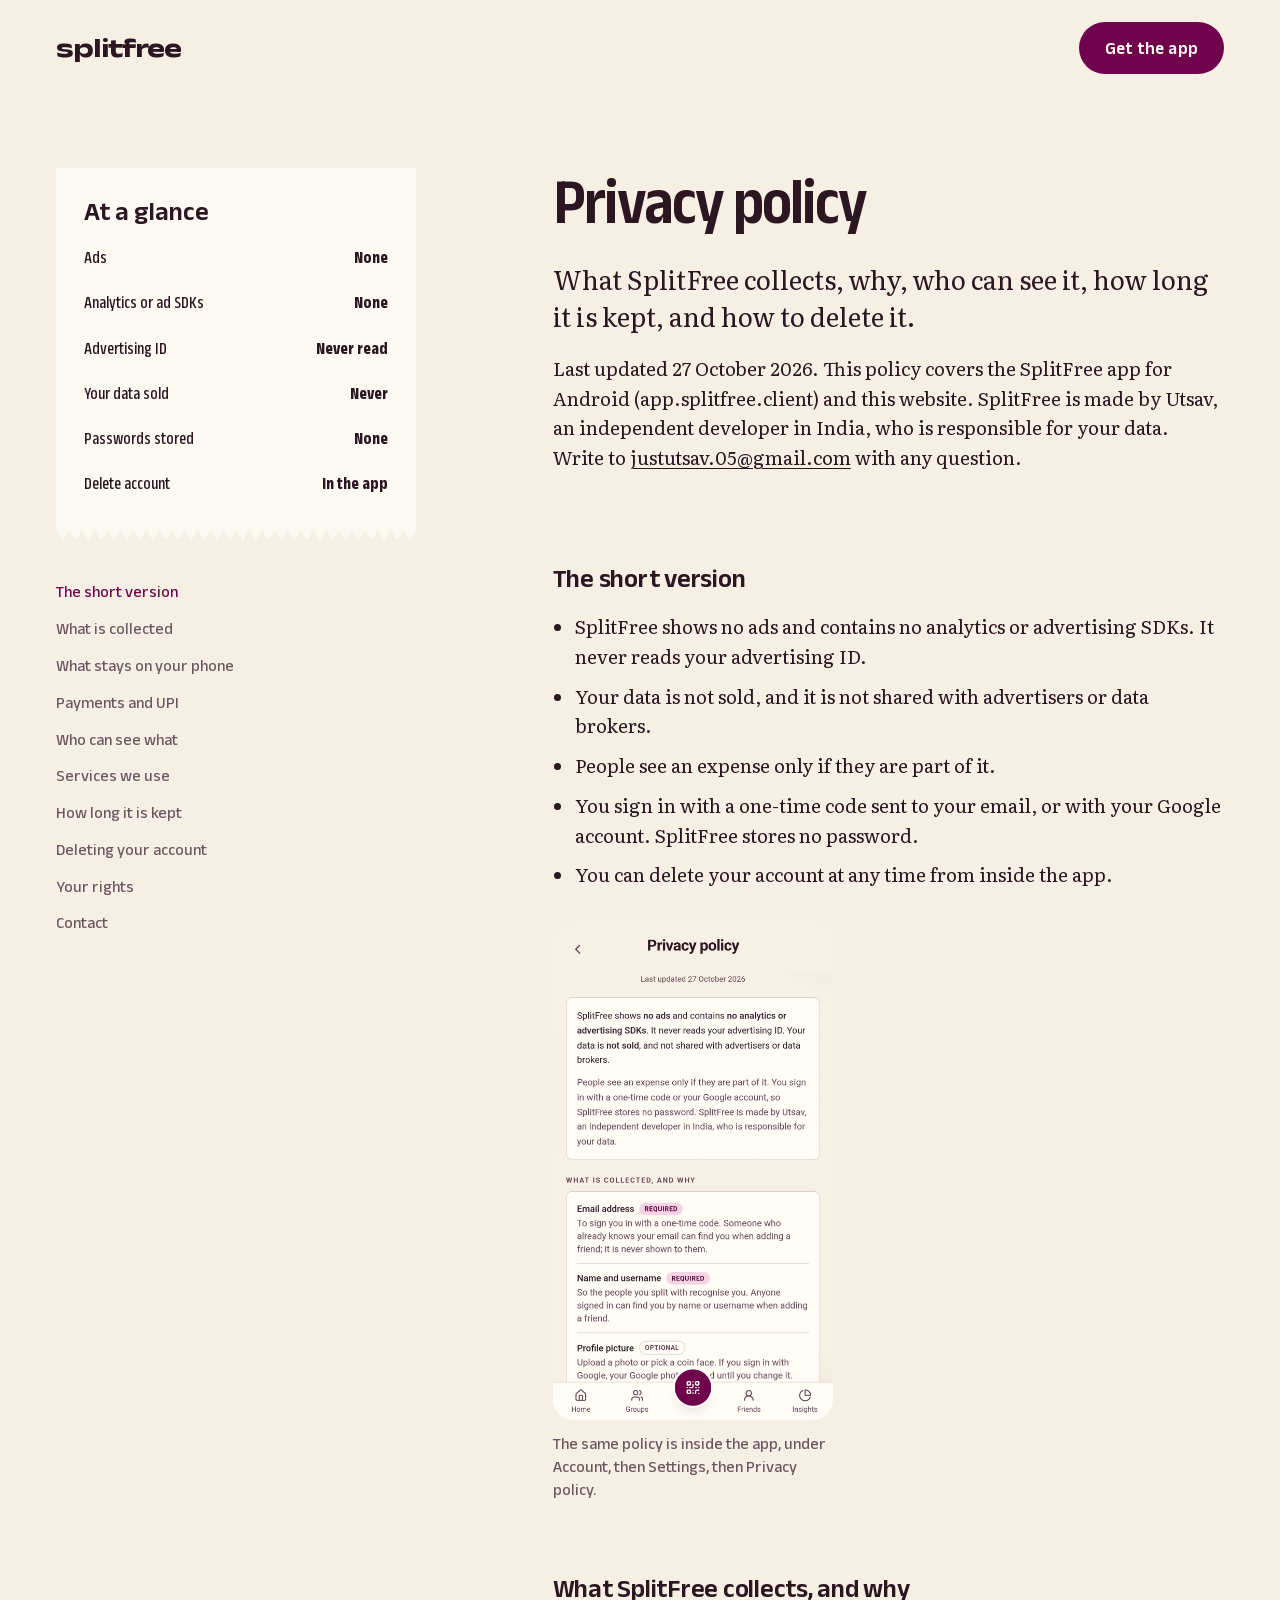
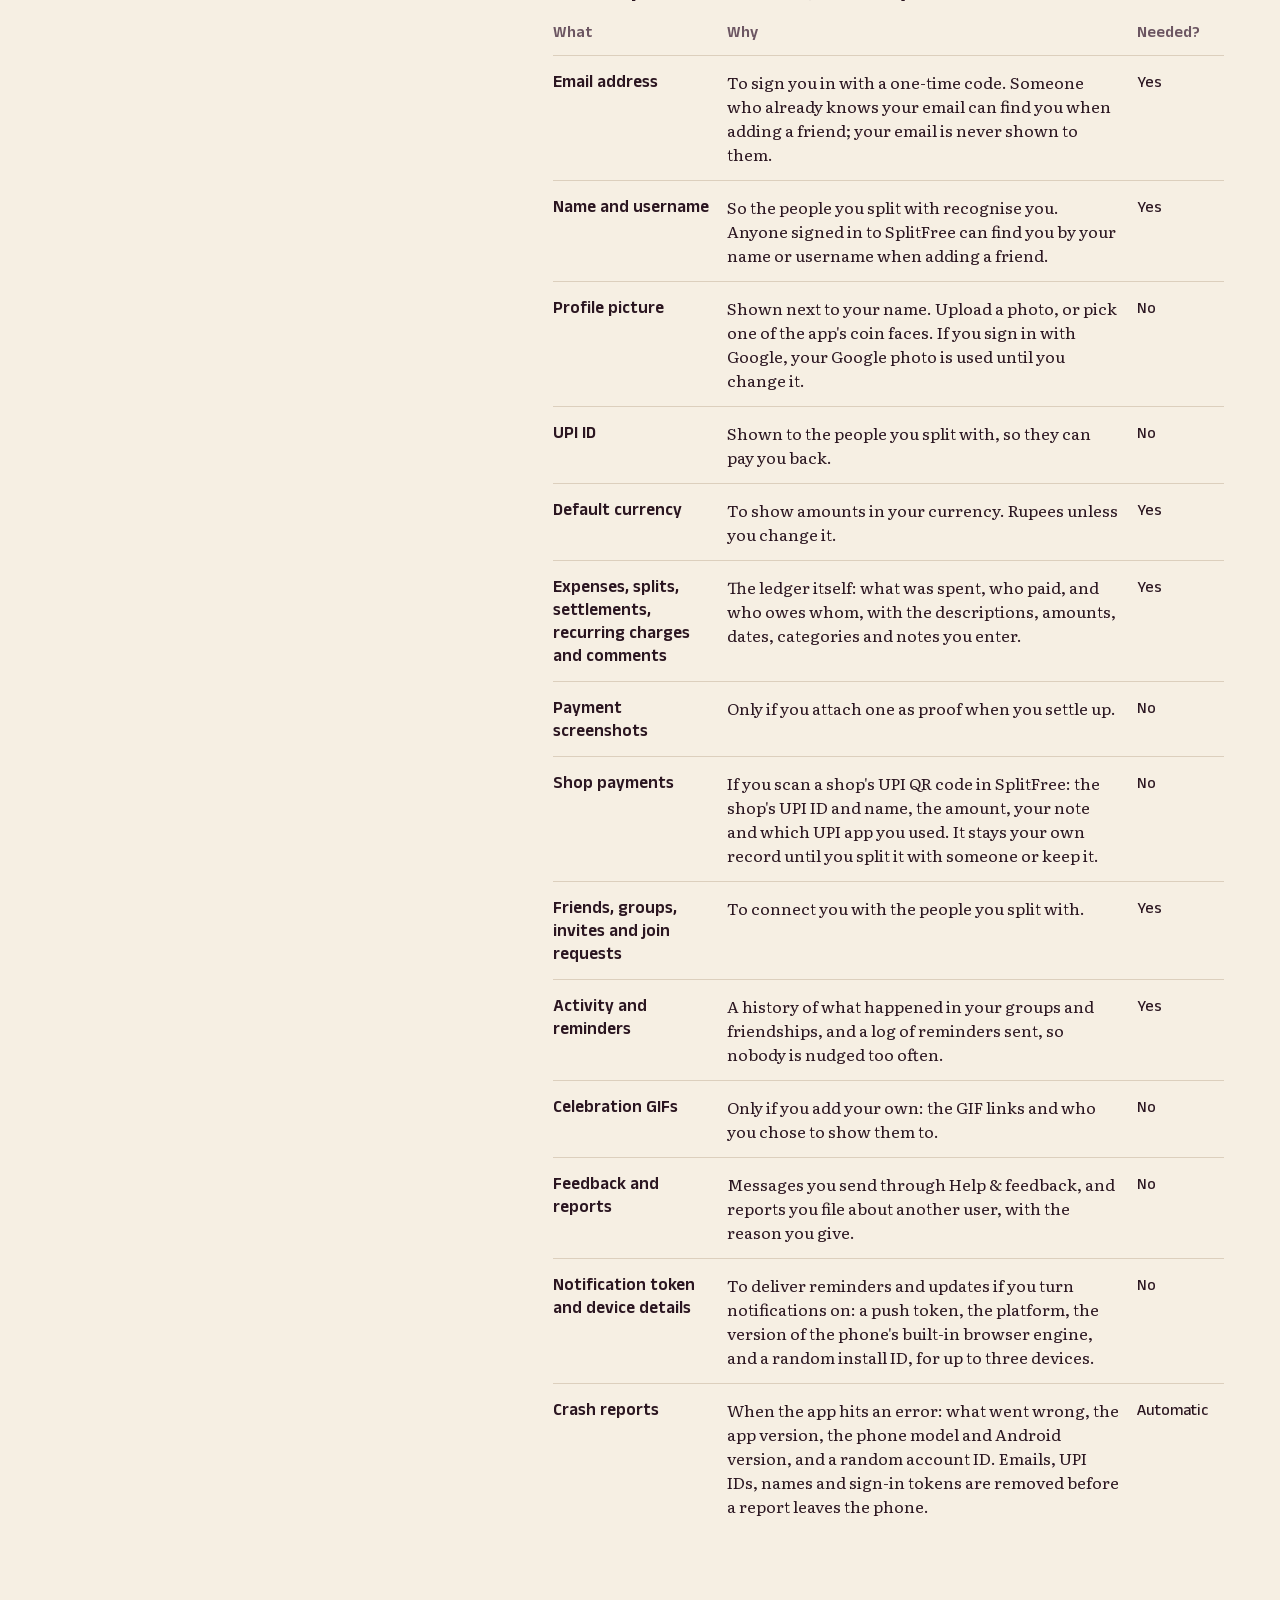
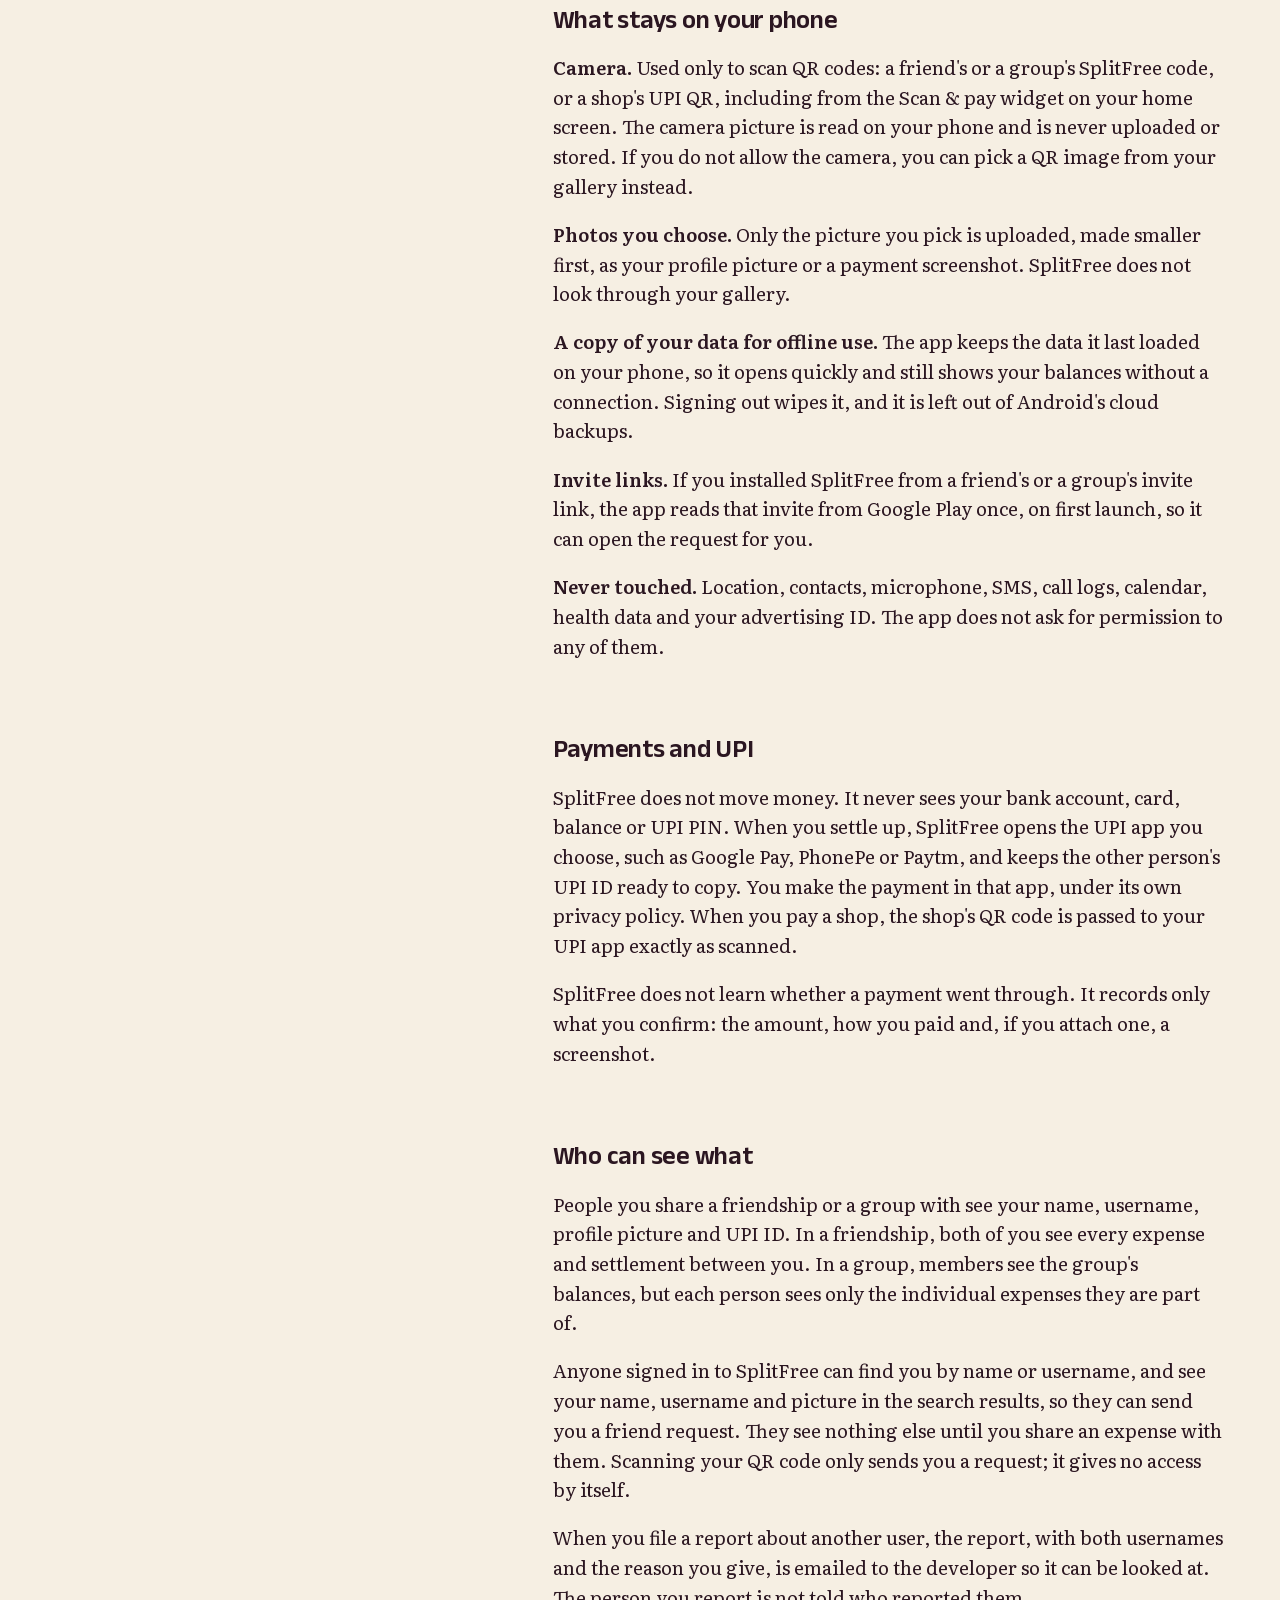
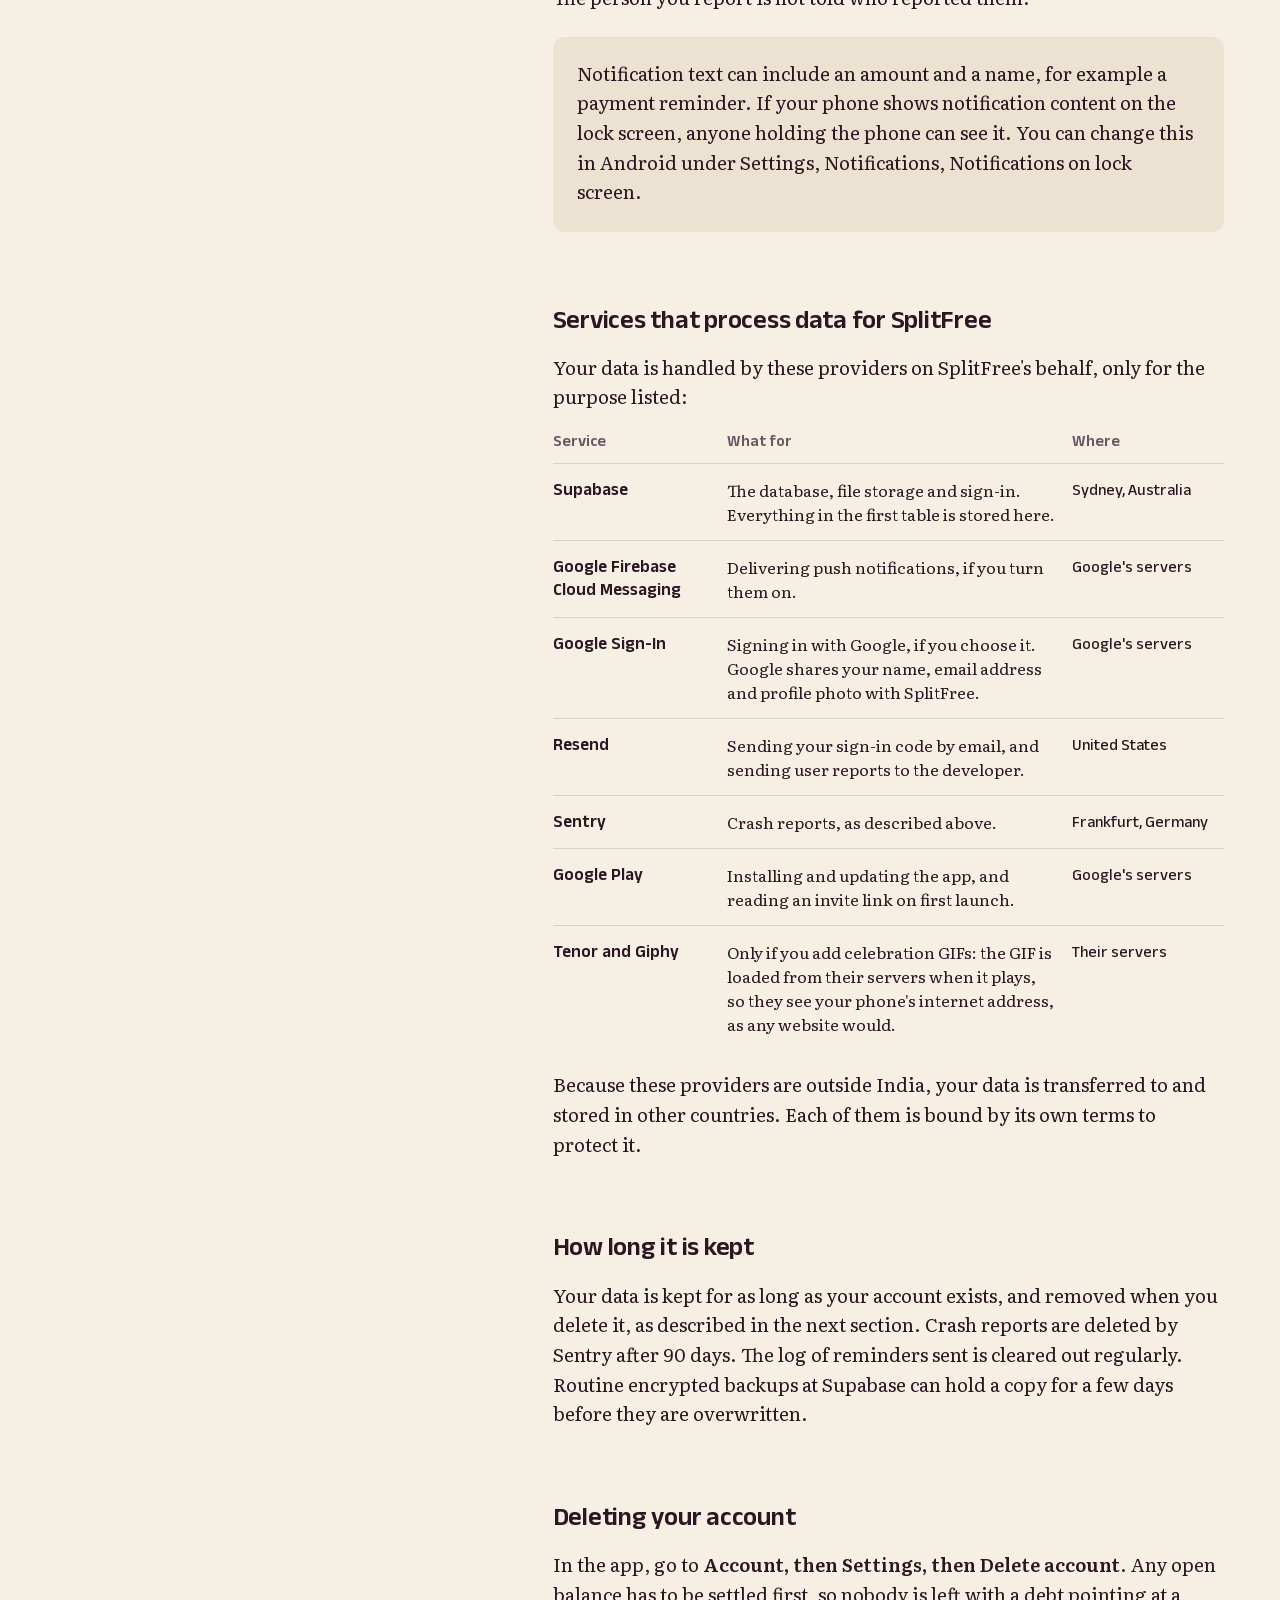
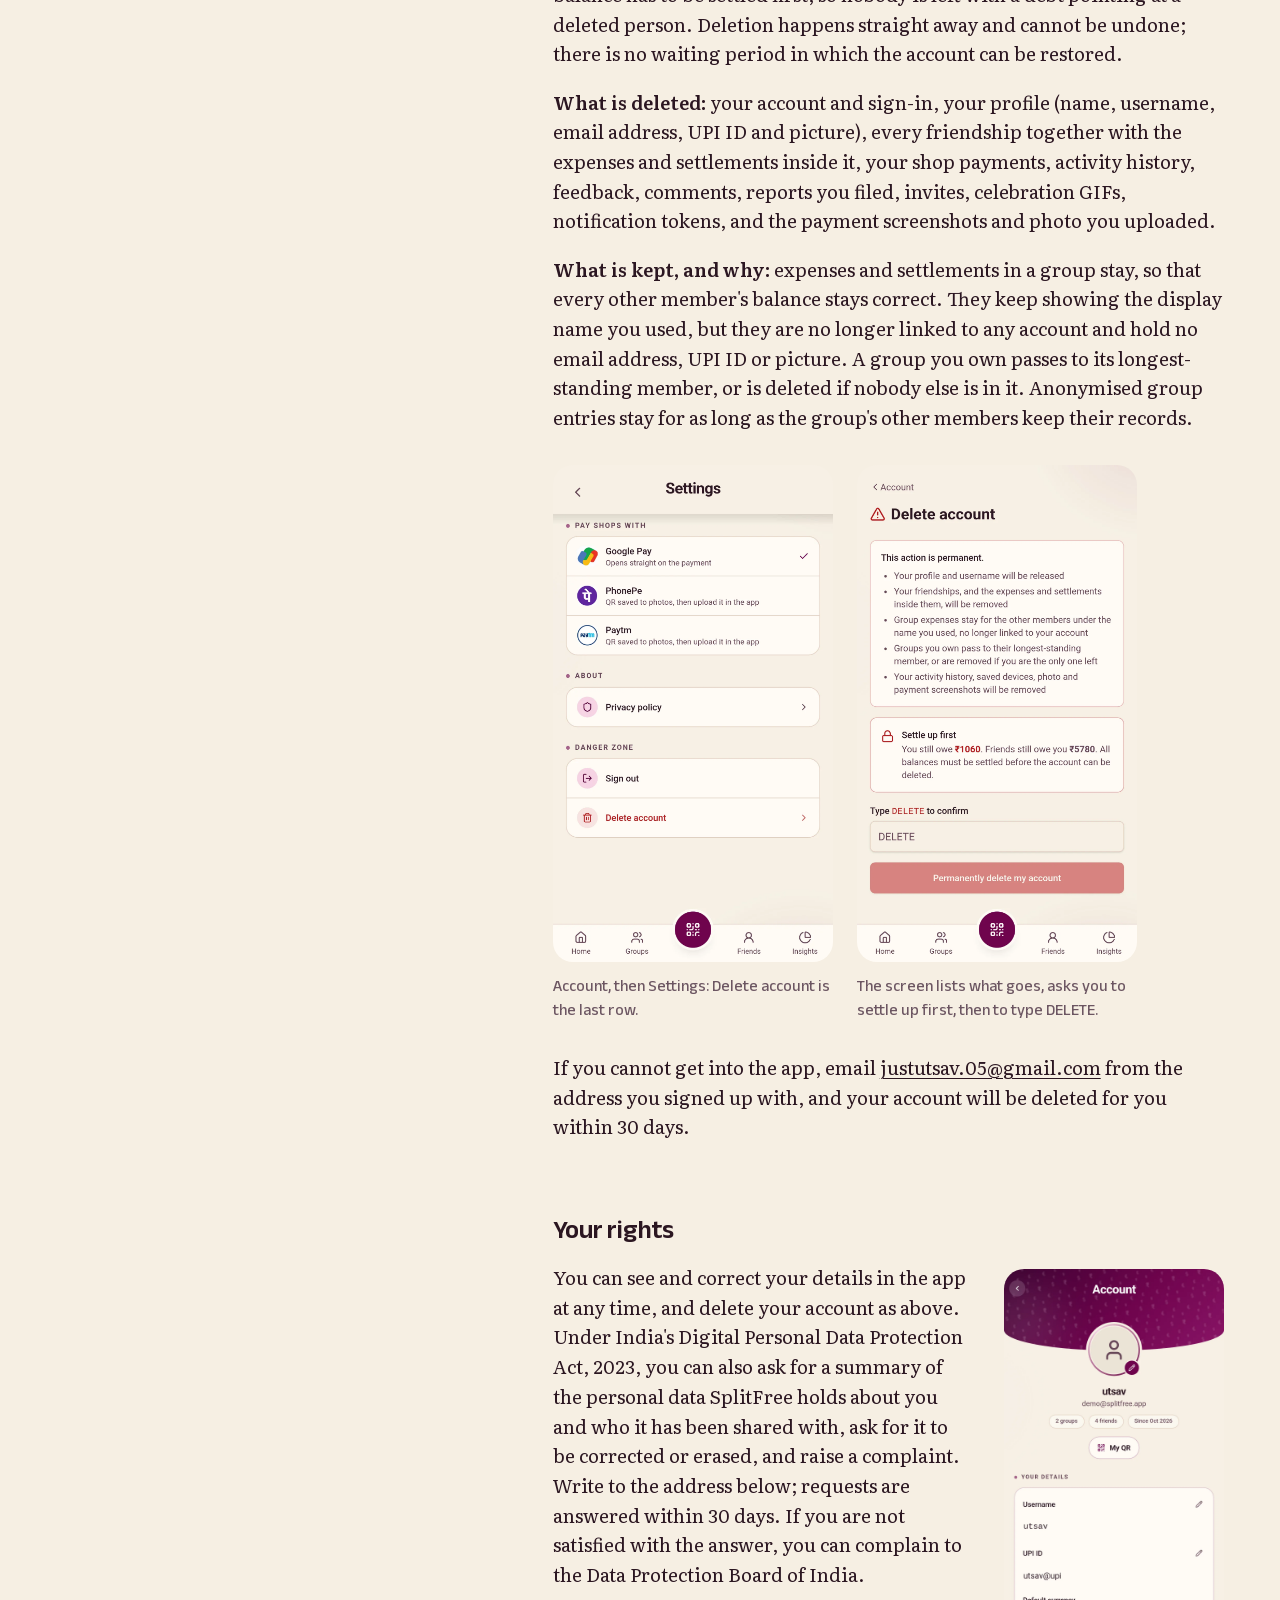
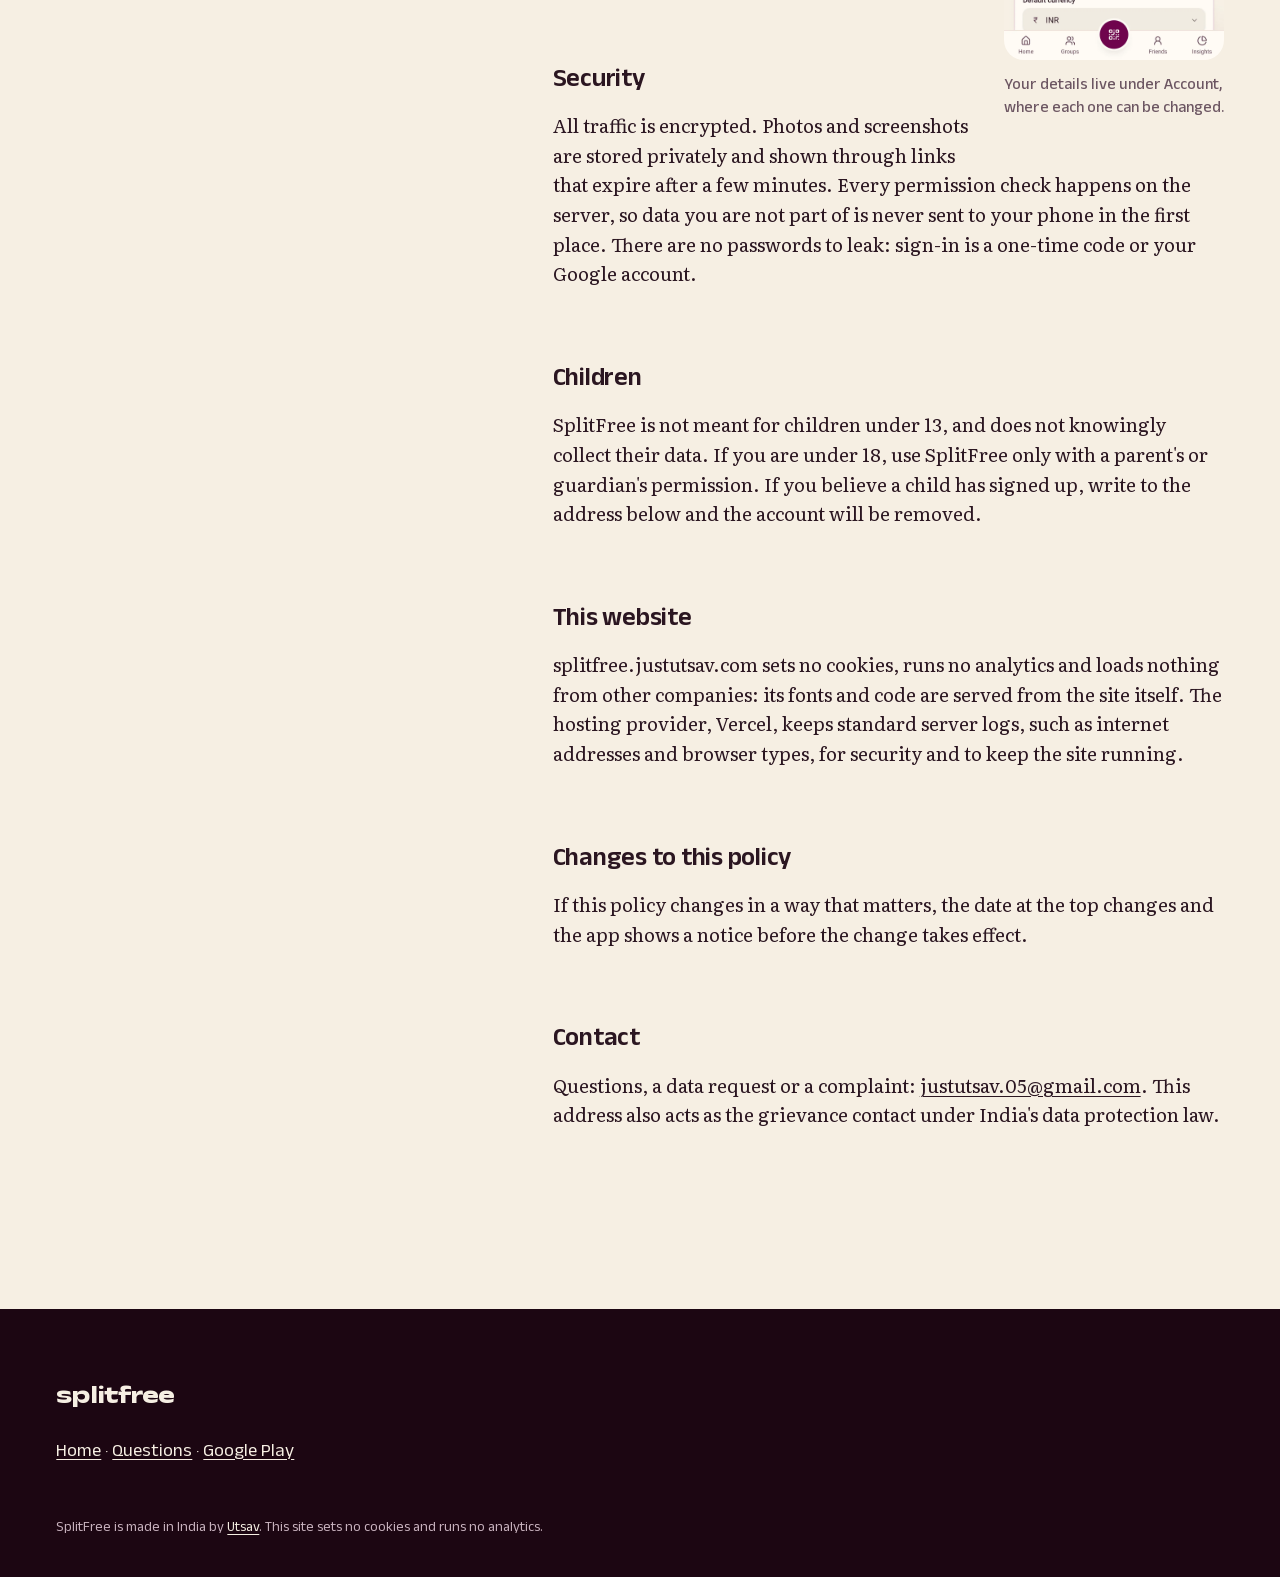
==== commit f2981b0c: "Faster clips, smoother scrolling, and the site readable by search and AI Loading. Phones get a 540-w" ====
--- a/privacy.html
+++ b/privacy.html
@@ -7,14 +7,23 @@
 <meta name="description" content="What SplitFree collects, why, who can see it, how long it is kept, and how to delete your account.">
 <meta name="theme-color" content="#1c0612">
 <link rel="canonical" href="https://splitfree.justutsav.com/privacy">
+<meta name="robots" content="index, follow, max-snippet:-1">
+<meta property="og:type" content="article">
+<meta property="og:url" content="https://splitfree.justutsav.com/privacy">
+<meta property="og:site_name" content="SplitFree">
+<meta property="og:locale" content="en_IN">
+<meta name="twitter:card" content="summary_large_image">
 <meta property="og:title" content="SplitFree privacy policy">
 <meta property="og:description" content="No ads, no analytics or advertising SDKs, nothing sold. What SplitFree collects, and how to delete it.">
 <meta property="og:image" content="https://splitfree.justutsav.com/assets/img/og.png">
 <link rel="icon" href="/assets/img/icon-192.png" type="image/png">
 <link rel="apple-touch-icon" href="/assets/img/icon-180.png">
-<link rel="preload" href="/assets/fonts/literata-normal-latin.woff2" as="font" type="font/woff2" crossorigin>
+<link rel="preload" href="/assets/fonts/literata.woff2" as="font" type="font/woff2" crossorigin>
 <link rel="stylesheet" href="/assets/css/fonts.css">
 <link rel="stylesheet" href="/assets/css/site.css">
+<script type="application/ld+json">
+{"@context":"https://schema.org","@type":"WebPage","@id":"https://splitfree.justutsav.com/privacy","url":"https://splitfree.justutsav.com/privacy","name":"SplitFree privacy policy","inLanguage":"en-IN","dateModified":"2026-10-27","isPartOf":{"@id":"https://splitfree.justutsav.com/#site"},"about":{"@id":"https://splitfree.justutsav.com/#app"},"breadcrumb":{"@type":"BreadcrumbList","itemListElement":[{"@type":"ListItem","position":1,"name":"SplitFree","item":"https://splitfree.justutsav.com/"},{"@type":"ListItem","position":2,"name":"Privacy policy","item":"https://splitfree.justutsav.com/privacy"}]}}
+</script>
 </head>
 <body class="policy-page">
 <a class="skip" href="#policy">Skip to the policy</a>
@@ -182,6 +191,7 @@
   <p><a href="/">Home</a> · <a href="/#questions">Questions</a> · <a href="https://play.google.com/store/apps/details?id=app.splitfree.client">Google Play</a></p>
   <p class="foot-legal">SplitFree is made in India by <a href="https://justutsav.com">Utsav</a>. This site sets no cookies and runs no analytics.</p>
 </footer>
+<script src="/assets/vendor/lenis.min.js" defer></script>
 <script src="/assets/js/policy.js" defer></script>
 </body>
 </html>
--- a/assets/css/fonts.css
+++ b/assets/css/fonts.css
@@ -1,56 +1,54 @@
-/* Anek Latin normal latin-ext */
+/* Self-hosted, OFL. Cut down to the characters these pages use (ASCII, a few
+   punctuation marks, the rupee sign) with tools/fonts.sh. The rupee sign has
+   its own tiny file: in Google's split it sits in latin-ext, which cost a
+   whole second file per face just for it. Variable axes are kept whole. */
 @font-face {
   font-family: 'Anek Latin';
   font-style: normal;
   font-weight: 100 800;
   font-stretch: 75% 125%;
   font-display: swap;
-  src: url(../fonts/anek-latin-normal-latin-ext.woff2) format('woff2');
-  unicode-range: U+0100-02BA, U+02BD-02C5, U+02C7-02CC, U+02CE-02D7, U+02DD-02FF, U+0304, U+0308, U+0329, U+1D00-1DBF, U+1E00-1E9F, U+1EF2-1EFF, U+2020, U+20A0-20AB, U+20AD-20C4, U+2113, U+2C60-2C7F, U+A720-A7FF;
+  src: url(../fonts/anek-latin.woff2) format('woff2');
+  unicode-range: U+0020-007E, U+00A0, U+00B7, U+00D7, U+2013-2014, U+2018-2019, U+201C-201D, U+2026, U+2192;
 }
-/* Anek Latin normal latin */
 @font-face {
   font-family: 'Anek Latin';
   font-style: normal;
   font-weight: 100 800;
   font-stretch: 75% 125%;
   font-display: swap;
-  src: url(../fonts/anek-latin-normal-latin.woff2) format('woff2');
-  unicode-range: U+0000-00FF, U+0131, U+0152-0153, U+02BB-02BC, U+02C6, U+02DA, U+02DC, U+0304, U+0308, U+0329, U+2000-206F, U+20AC, U+2122, U+2191, U+2193, U+2212, U+2215, U+FEFF, U+FFFD;
+  src: url(../fonts/anek-latin-rupee.woff2) format('woff2');
+  unicode-range: U+20B9;
 }
-/* Literata italic latin-ext */
+@font-face {
+  font-family: 'Literata';
+  font-style: normal;
+  font-weight: 400 900;
+  font-display: swap;
+  src: url(../fonts/literata.woff2) format('woff2');
+  unicode-range: U+0020-007E, U+00A0, U+00B7, U+00D7, U+2013-2014, U+2018-2019, U+201C-201D, U+2026, U+2192;
+}
+@font-face {
+  font-family: 'Literata';
+  font-style: normal;
+  font-weight: 400 900;
+  font-display: swap;
+  src: url(../fonts/literata-rupee.woff2) format('woff2');
+  unicode-range: U+20B9;
+}
 @font-face {
   font-family: 'Literata';
   font-style: italic;
-  font-weight: 400 700;
+  font-weight: 400 900;
   font-display: swap;
-  src: url(../fonts/literata-italic-latin-ext.woff2) format('woff2');
-  unicode-range: U+0100-02BA, U+02BD-02C5, U+02C7-02CC, U+02CE-02D7, U+02DD-02FF, U+0304, U+0308, U+0329, U+1D00-1DBF, U+1E00-1E9F, U+1EF2-1EFF, U+2020, U+20A0-20AB, U+20AD-20C4, U+2113, U+2C60-2C7F, U+A720-A7FF;
+  src: url(../fonts/literata-italic.woff2) format('woff2');
+  unicode-range: U+0020-007E, U+00A0, U+00B7, U+00D7, U+2013-2014, U+2018-2019, U+201C-201D, U+2026, U+2192;
 }
-/* Literata italic latin */
 @font-face {
   font-family: 'Literata';
   font-style: italic;
-  font-weight: 400 700;
+  font-weight: 400 900;
   font-display: swap;
-  src: url(../fonts/literata-italic-latin.woff2) format('woff2');
-  unicode-range: U+0000-00FF, U+0131, U+0152-0153, U+02BB-02BC, U+02C6, U+02DA, U+02DC, U+0304, U+0308, U+0329, U+2000-206F, U+20AC, U+2122, U+2191, U+2193, U+2212, U+2215, U+FEFF, U+FFFD;
+  src: url(../fonts/literata-italic-rupee.woff2) format('woff2');
+  unicode-range: U+20B9;
 }
-/* Literata normal latin-ext */
-@font-face {
-  font-family: 'Literata';
-  font-style: normal;
-  font-weight: 400 700;
-  font-display: swap;
-  src: url(../fonts/literata-normal-latin-ext.woff2) format('woff2');
-  unicode-range: U+0100-02BA, U+02BD-02C5, U+02C7-02CC, U+02CE-02D7, U+02DD-02FF, U+0304, U+0308, U+0329, U+1D00-1DBF, U+1E00-1E9F, U+1EF2-1EFF, U+2020, U+20A0-20AB, U+20AD-20C4, U+2113, U+2C60-2C7F, U+A720-A7FF;
-}
-/* Literata normal latin */
-@font-face {
-  font-family: 'Literata';
-  font-style: normal;
-  font-weight: 400 700;
-  font-display: swap;
-  src: url(../fonts/literata-normal-latin.woff2) format('woff2');
-  unicode-range: U+0000-00FF, U+0131, U+0152-0153, U+02BB-02BC, U+02C6, U+02DA, U+02DC, U+0304, U+0308, U+0329, U+2000-206F, U+20AC, U+2122, U+2191, U+2193, U+2212, U+2215, U+FEFF, U+FFFD;
-}
--- a/assets/css/site.css
+++ b/assets/css/site.css
@@ -35,6 +35,7 @@
   --margin: clamp(20px, 4.4vw, 64px);
   --radius: 12px;
   --nav-h: 72px;
+  --nav-gap: 6px;
   --ease: cubic-bezier(0.2, 0.7, 0.1, 1);
   --sb-thumb: #b9709a;
   color-scheme: light;
@@ -52,6 +53,11 @@
 ::-webkit-scrollbar-track { background: transparent; }
 ::-webkit-scrollbar-thumb { background: var(--sb-thumb); border-radius: 99px; border: 3px solid transparent; background-clip: padding-box; }
 @media (prefers-reduced-motion: reduce) { html { scroll-behavior: auto; } }
+/* Lenis (assets/vendor/lenis.min.js) scrolls the page itself; the browser's own
+   smoothing would fight it. lenis-stopped deliberately does not hide overflow:
+   the questions pause stops Lenis for a moment, and the scrollbar must not jump. */
+html.lenis, html.lenis body { height: auto; }
+.lenis.lenis-smooth { scroll-behavior: auto !important; }
 body {
   margin: 0;
   background: var(--paper);
@@ -176,17 +182,18 @@
 }
 
 /* -------------------------------------------------------------------- nav */
+/* floats: a thin gap on three sides, its contents still on the page margin */
 .nav {
-  position: fixed; top: 0; left: 0; right: 0; z-index: 60; height: var(--nav-h);
+  position: fixed; top: var(--nav-gap); left: var(--nav-gap); right: var(--nav-gap); z-index: 60; height: var(--nav-h);
   display: flex; align-items: center; justify-content: space-between; gap: 24px;
-  padding: 0 var(--margin); color: var(--night-ink);
+  padding: 0 calc(var(--margin) - var(--nav-gap)); color: var(--night-ink); border-radius: 18px;
   font: 500 var(--step-ui)/1 var(--display); letter-spacing: 0.01em;
   transition: transform 420ms var(--ease), background-color 300ms, color 300ms, backdrop-filter 300ms;
 }
 .nav.is-solid { background: rgb(28 6 18 / 0.34); -webkit-backdrop-filter: blur(12px) saturate(1.2); backdrop-filter: blur(12px) saturate(1.2); }
 .nav[data-ground="light"] { color: var(--ink); }
 .nav[data-ground="light"].is-solid { background: rgb(246 239 227 / 0.5); }
-.nav.is-hidden { transform: translateY(-100%); }
+.nav.is-hidden { transform: translateY(calc(-100% - var(--nav-gap) - 2px)); }
 .nav-mark { display: inline-block; padding: 11px 0; font: 700 1.625rem/1 var(--display); font-stretch: 125%; letter-spacing: -0.045em; text-decoration: none; }
 .nav nav { display: flex; align-items: center; gap: 28px; }
 .nav nav a { display: inline-flex; align-items: center; min-height: 44px; text-decoration: none; transition: opacity 160ms; }
@@ -237,6 +244,24 @@
   letter-spacing: -0.05em; color: var(--night-ink);
 }
 .wordmark span:first-child { text-align: right; }
+/* The opening, on a wide screen: as the coin opens, "split" and "free" slide
+   out from behind the phone (the stage draws over them). Each is clipped at
+   the middle of the screen, so it shows only once it is past the phone. */
+@media (min-width: 600px) and (min-aspect-ratio: 21/20) and (min-height: 501px) and (prefers-reduced-motion: no-preference) {
+  .wordmark { --half-gap: calc((100svh * 0.62 * 0.4646 + 4vw) / 2); }
+  /* starts just after the coin's hole begins to open (site.js: a 760 ms ease-in) */
+  .is-revealing .wordmark span { animation: 1300ms cubic-bezier(0.33, 1, 0.68, 1) 80ms both; }
+  .is-revealing .wordmark span:first-child { animation-name: split-out; }
+  .is-revealing .wordmark span:last-child { animation-name: free-out; }
+}
+@keyframes split-out {
+  from { transform: translateX(calc(100% + var(--half-gap))); clip-path: inset(-30% 100% -30% 0); }
+  to { transform: none; clip-path: inset(-30% calc(-1 * var(--half-gap)) -30% 0); }
+}
+@keyframes free-out {
+  from { transform: translateX(calc(-100% - var(--half-gap))); clip-path: inset(-30% 0 -30% 100%); }
+  to { transform: none; clip-path: inset(-30% 0 -30% calc(-1 * var(--half-gap))); }
+}
 .wordmark, .hero-copy { transition: opacity 120ms linear; }
 .hero-copy {
   position: absolute; z-index: 2; left: 50%; bottom: max(36px, 5svh); transform: translateX(-50%);
@@ -251,6 +276,22 @@
 .story-copy { padding: 96px var(--margin); display: grid; gap: 96px; }
 .chapter h2 { font: 600 var(--step-head)/1.02 var(--display); font-stretch: 92%; letter-spacing: -0.025em; max-width: 12ch; text-wrap: balance; }
 .ch-line { margin: 24px 0 0; max-width: 34ch; font-size: var(--step-lead); line-height: 1.42; color: var(--night-ink); }
+/* After the last clip has played once: a nudge to keep scrolling (site.js adds
+   .is-on). Out of the flow, so the chapter's words do not move when it comes. */
+.story-next { display: none; }
+.js .story-next {
+  position: absolute; left: 0; top: calc(100% + 20px);
+  display: inline-flex; align-items: center; gap: 8px; min-height: 44px; padding: 0 18px;
+  border-radius: 999px; background: rgb(246 239 227 / 0.12); color: var(--night-ink);
+  font: 600 var(--step-ui)/1 var(--display); letter-spacing: 0.01em; text-decoration: none;
+  opacity: 0; visibility: hidden; transform: translateY(8px);
+  transition: opacity 500ms var(--ease), transform 500ms var(--ease), visibility 0s 500ms, background-color 160ms;
+}
+.js .story-next.is-on { opacity: 1; visibility: visible; transform: none; transition: opacity 500ms var(--ease), transform 500ms var(--ease), visibility 0s, background-color 160ms; }
+.js .story-next:hover { background: rgb(246 239 227 / 0.2); }
+.story-next svg { animation: nudge-down 1.6s var(--ease) infinite; }
+@keyframes nudge-down { 0%, 100% { transform: none; } 50% { transform: translateY(4px); } }
+@media (prefers-reduced-motion: reduce) { .story-next svg { animation: none; } }
 .ch-shot { width: min(300px, 70vw); margin-top: 32px; border-radius: 28px; }
 
 /* Pinned: five screens in all, hero plus four chapters. */
@@ -357,8 +398,12 @@
   transition: width 120ms ease-out; animation: bob 3.2s ease-in-out infinite; animation-delay: calc(var(--n) * -0.28s);
 }
 .foot-coins:hover img { animation-play-state: paused; }
+.foot-coins img { cursor: pointer; }
+.foot-coins img.flip { animation: bob 3.2s ease-in-out infinite, coin-flip 650ms cubic-bezier(.2, .7, .2, 1); animation-delay: calc(var(--n) * -0.28s), 0s; }
+.foot-coins:hover img.flip { animation-play-state: paused, running; }
+@keyframes coin-flip { to { rotate: y 720deg; } }
 @keyframes bob { 0%, 100% { transform: translateY(0) rotate(0deg); } 50% { transform: translateY(-8px) rotate(-4deg); } }
-@media (prefers-reduced-motion: reduce) { .foot-coins img, .loader-waves i { animation: none; } }
+@media (prefers-reduced-motion: reduce) { .foot-coins img, .foot-coins img.flip, .loader-waves i { animation: none; } }
 .foot-mark { font: 700 var(--step-lead)/1 var(--display); font-stretch: 125%; letter-spacing: -0.04em; margin: 0; }
 .foot-links { list-style: none; margin: 0; padding: 0; display: flex; flex-wrap: wrap; justify-content: flex-end; gap: 12px 32px; font: 500 var(--step-ui)/1.3 var(--display); }
 .foot-links a { display: inline-block; padding: 12px 0; color: var(--night-ink); text-decoration: none; }
@@ -397,11 +442,11 @@
   .nav .nav-action { padding: 11px 16px; }
 
 
-  .receipt-band { padding: 120px 0 140px; }
+  .receipt-band { padding: 120px var(--margin) 140px; } /* the receipt keeps the page's side margins */
   .receipt { padding: 40px 24px 0; }
   .tear { margin: 0 -24px; padding: 26px 24px 46px; }
   .receipt-items { font-size: 1.0625rem; }
-  .zero { margin-top: 0; padding: 0 var(--margin); }
+  .zero { margin-top: 0; }
 
   .end { grid-template-columns: 1fr; gap: 56px; padding-top: calc(var(--nav-h) + 32px); min-height: 0; }
   .faq-list summary { padding: 16px 52px 16px 18px; min-height: 52px; }
@@ -420,16 +465,19 @@
   .hero-copy { bottom: max(28px, 4svh); gap: 18px; }
   .hero-line { font-size: 1.125rem; }
 
-  /* phone in the middle, words in the lower middle */
-  .js .story-copy { left: var(--margin); right: var(--margin); width: auto; top: auto; bottom: max(28px, env(safe-area-inset-bottom)); height: 34svh; text-align: center; }
-  .js .chapter { top: auto; bottom: 0; transform: translateY(20px); }
+  /* words just under the phone, which stage.js ends right above this line;
+     170px keeps room for them on a short screen */
+  .js .story-copy { left: var(--margin); right: var(--margin); width: auto; top: min(75svh, calc(100svh - 170px)); bottom: auto; height: 0; text-align: center; }
+  .js .chapter { top: 0; bottom: auto; transform: translateY(20px); }
   .js .chapter.is-on { transform: none; }
   .js .chapter.is-past { transform: translateY(-20px); }
   .chapter h2 { font-size: clamp(1.875rem, 8vw, 2.5rem); max-width: none; }
   .ch-line { margin: 12px auto 0; font-size: 1.0625rem; max-width: 32ch; }
+  .js .story-next { left: 50%; top: calc(100% + 12px); min-height: 40px; transform: translate(-50%, 8px); }
+  .js .story-next.is-on { transform: translateX(-50%); }
   .js .story-steps { display: none; }
-  .no-webgl .stage[data-ch]:not([data-ch="-1"]) .phone-dom { left: 50%; top: 36%; height: 52svh; transform: translate(-50%, -50%); }
-  .phone-dom { height: 50svh; top: 50%; }
+  .no-webgl .stage[data-ch]:not([data-ch="-1"]) .phone-dom { left: 50%; top: 42%; height: 58svh; transform: translate(-50%, -50%); }
+  .phone-dom { height: 55svh; top: 51%; }
 }
 /* landscape phones: the desktop arrangement, scaled to a short screen */
 @media (max-height: 500px) and (min-aspect-ratio: 21/20) {
@@ -444,7 +492,6 @@
   .js .story-steps { display: none; }
 }
 @media (max-width: 599px) and (max-height: 700px), (max-aspect-ratio: 21/20) and (max-height: 700px) {
-  .js .story-copy { height: 38svh; }
   .chapter h2 { font-size: 1.75rem; }
   .ch-line { font-size: 1rem; }
 }
